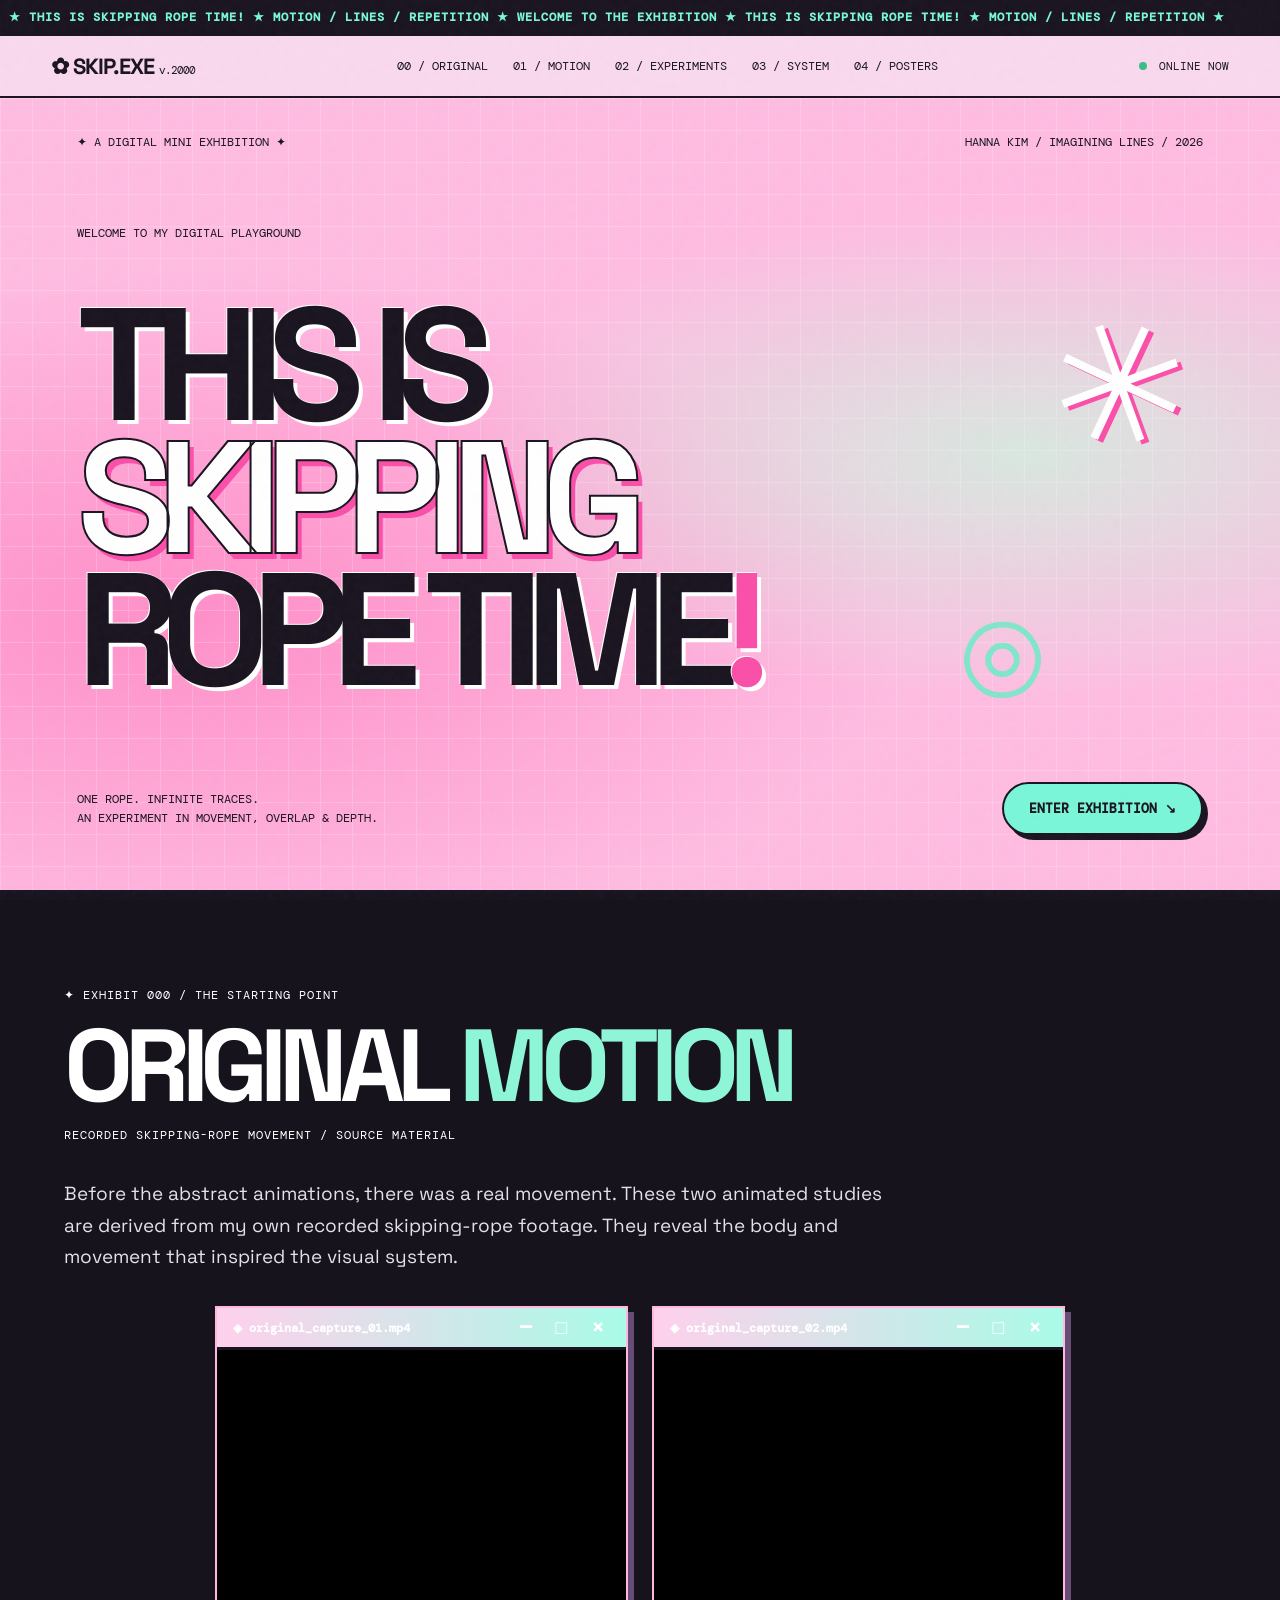
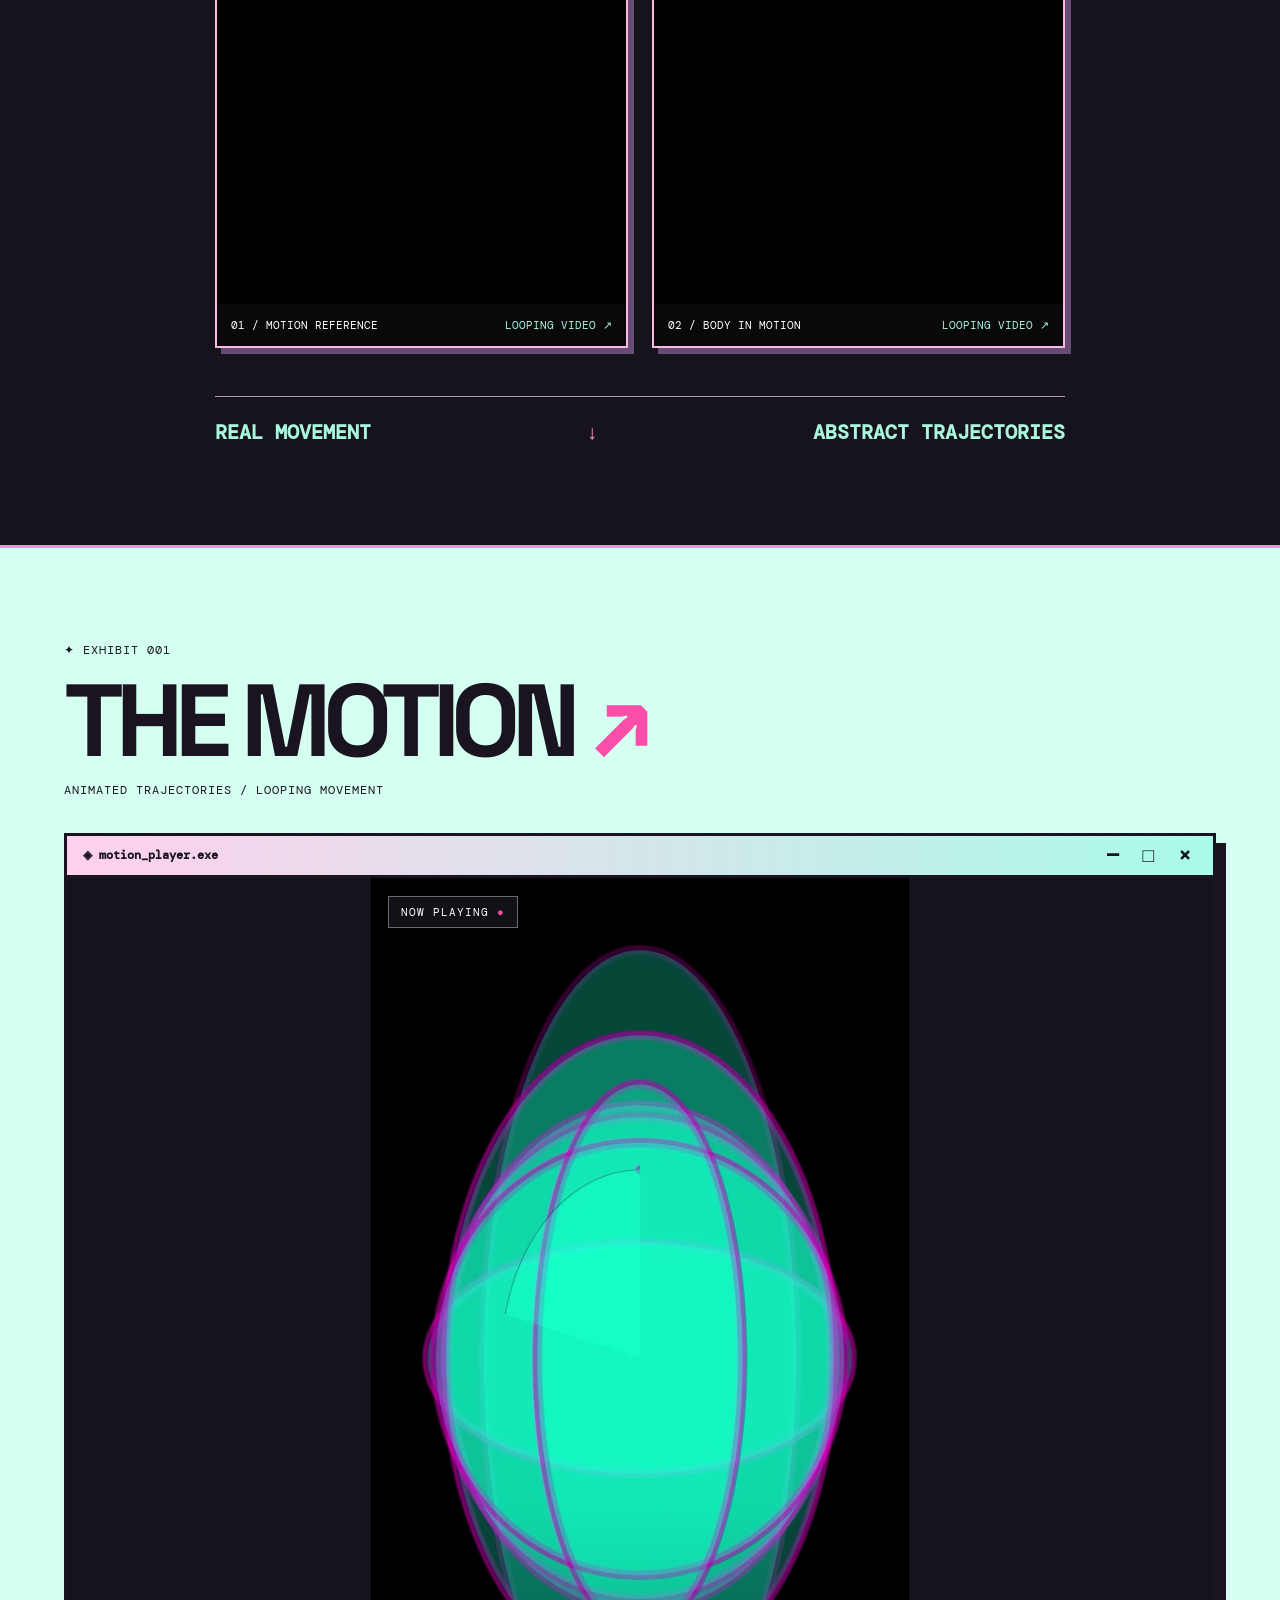
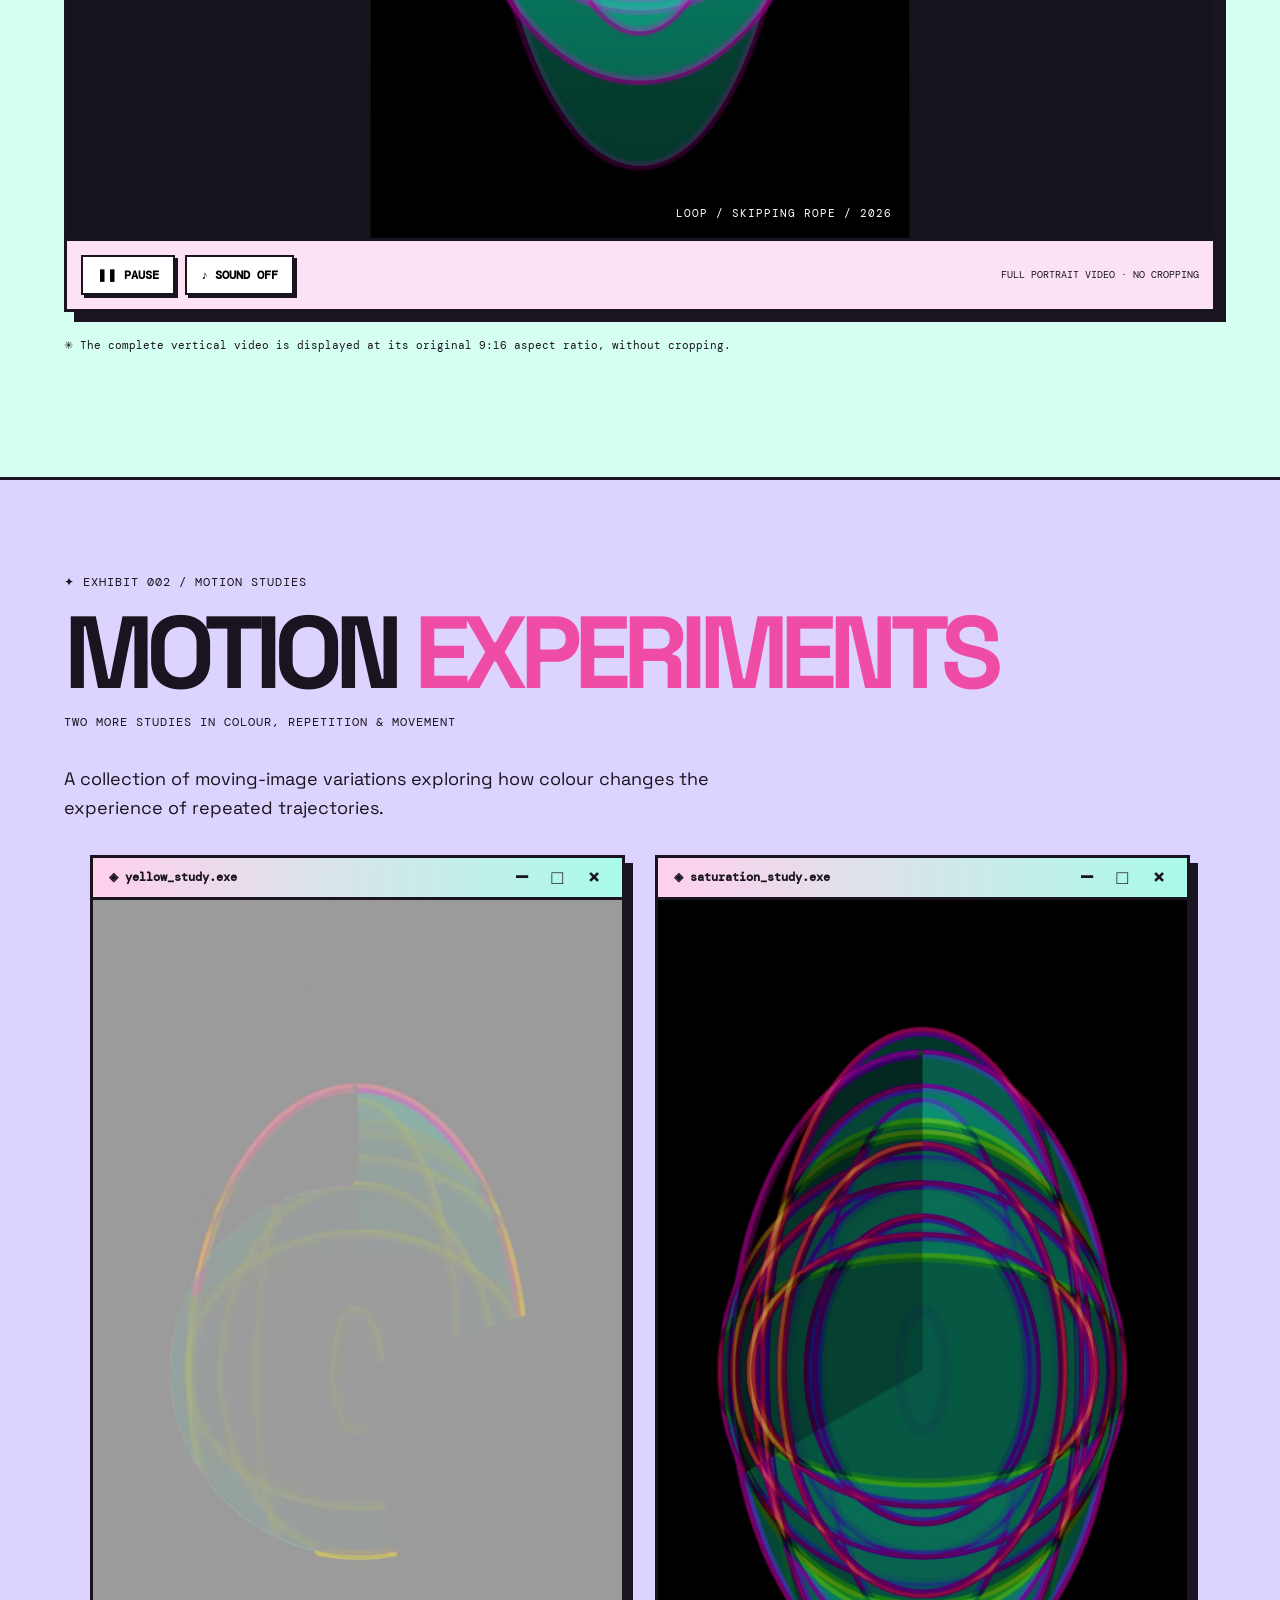
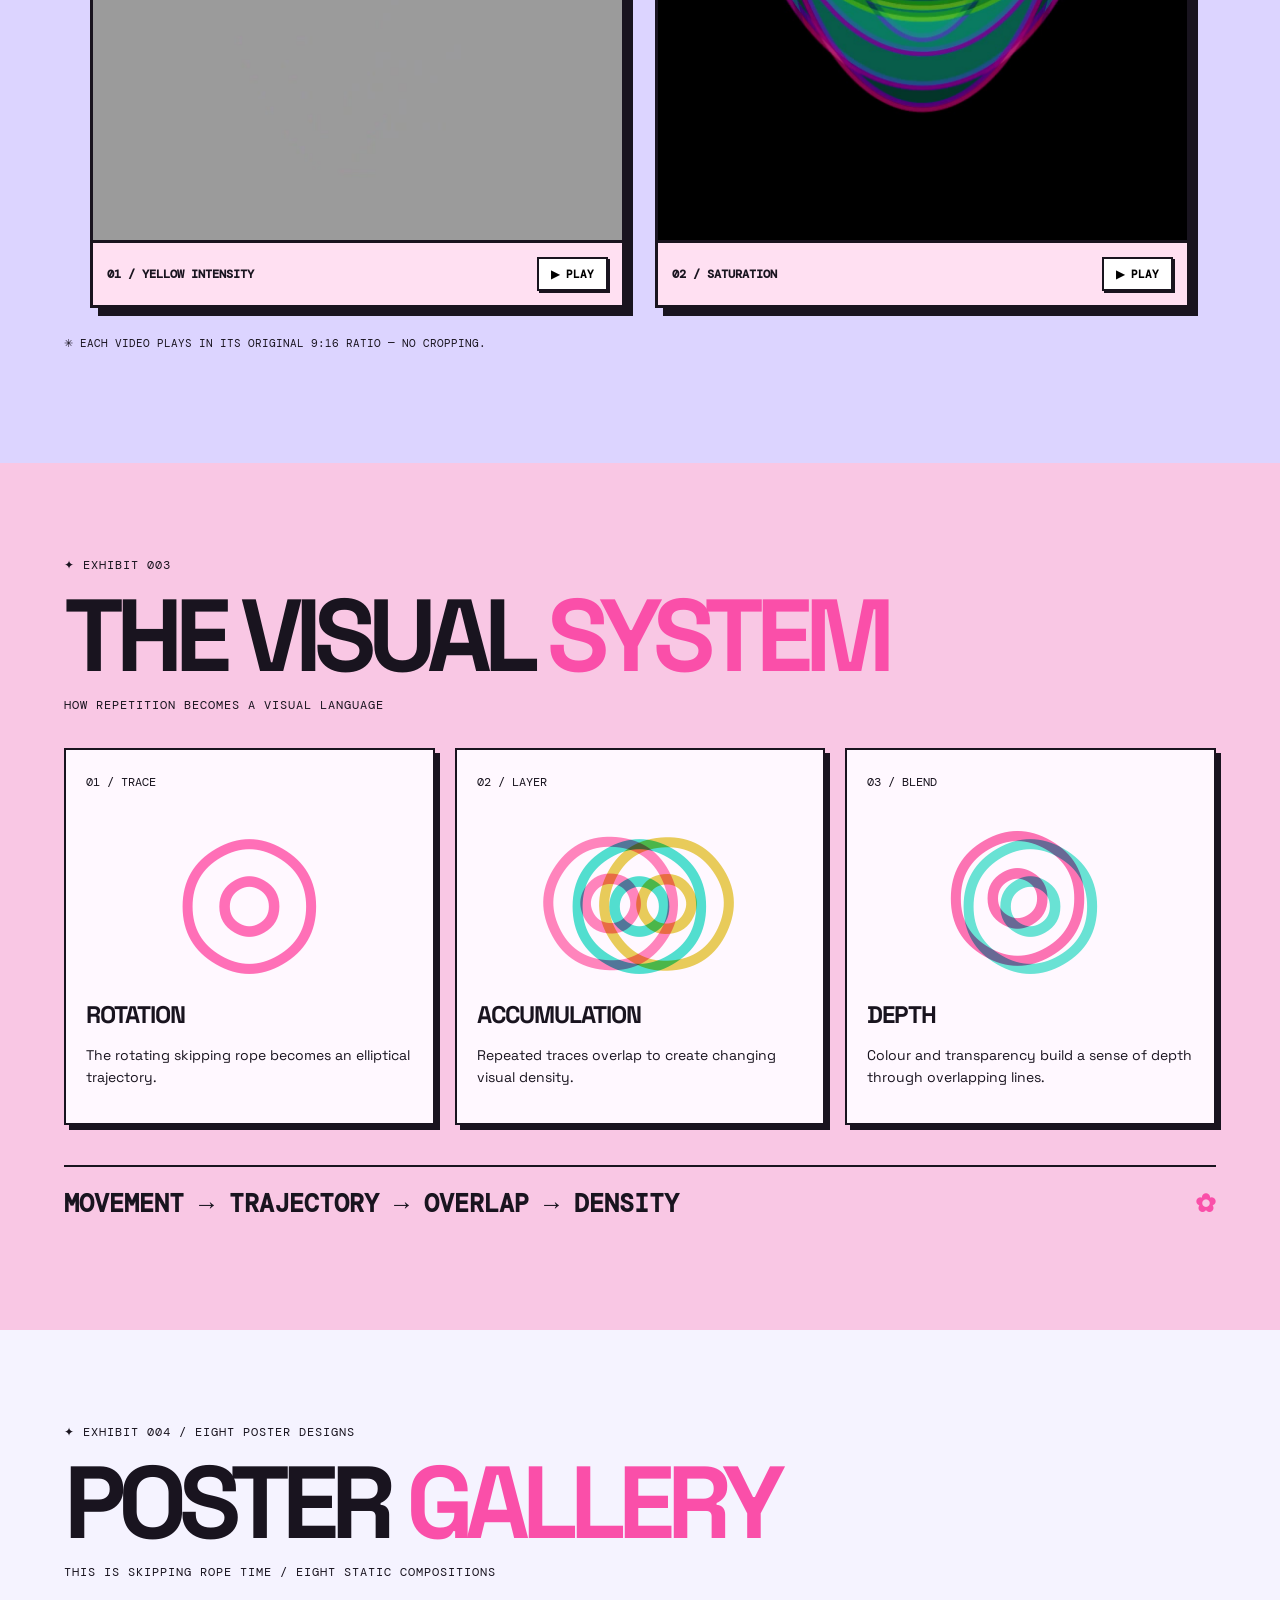
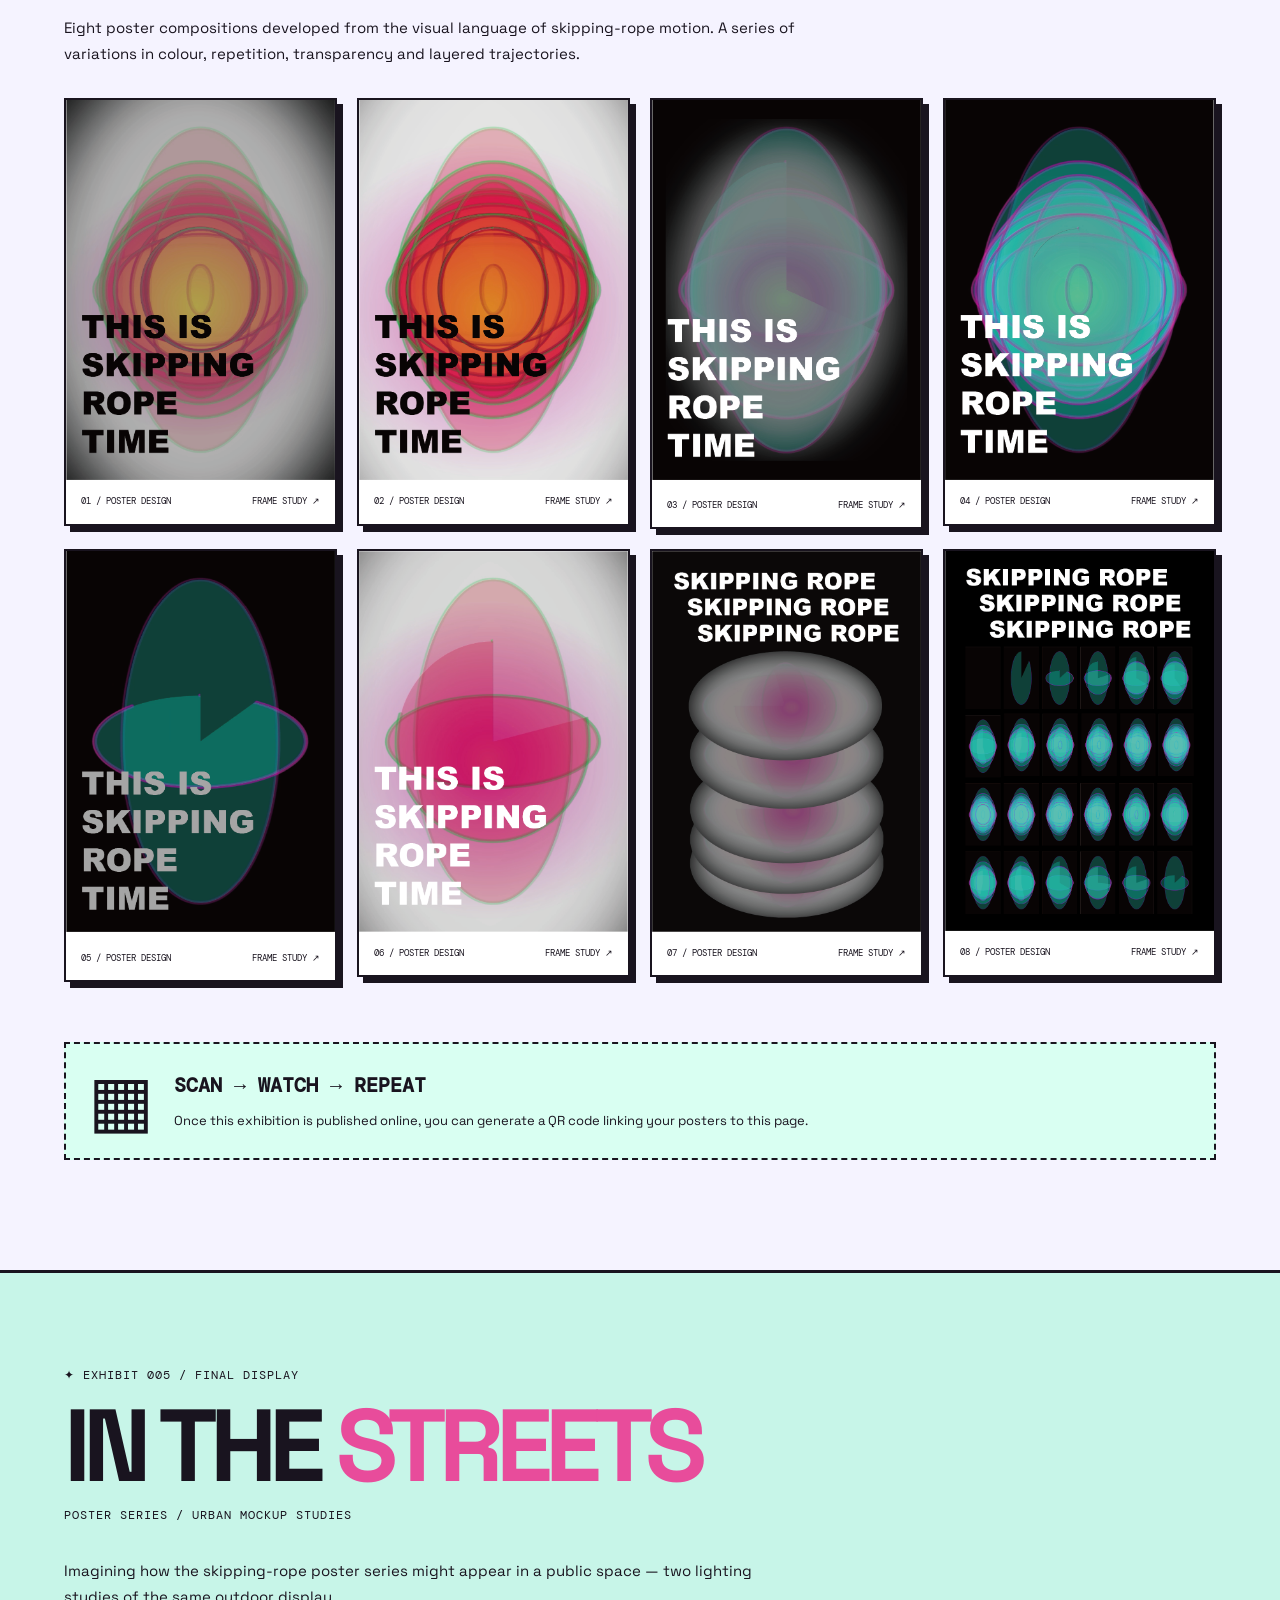
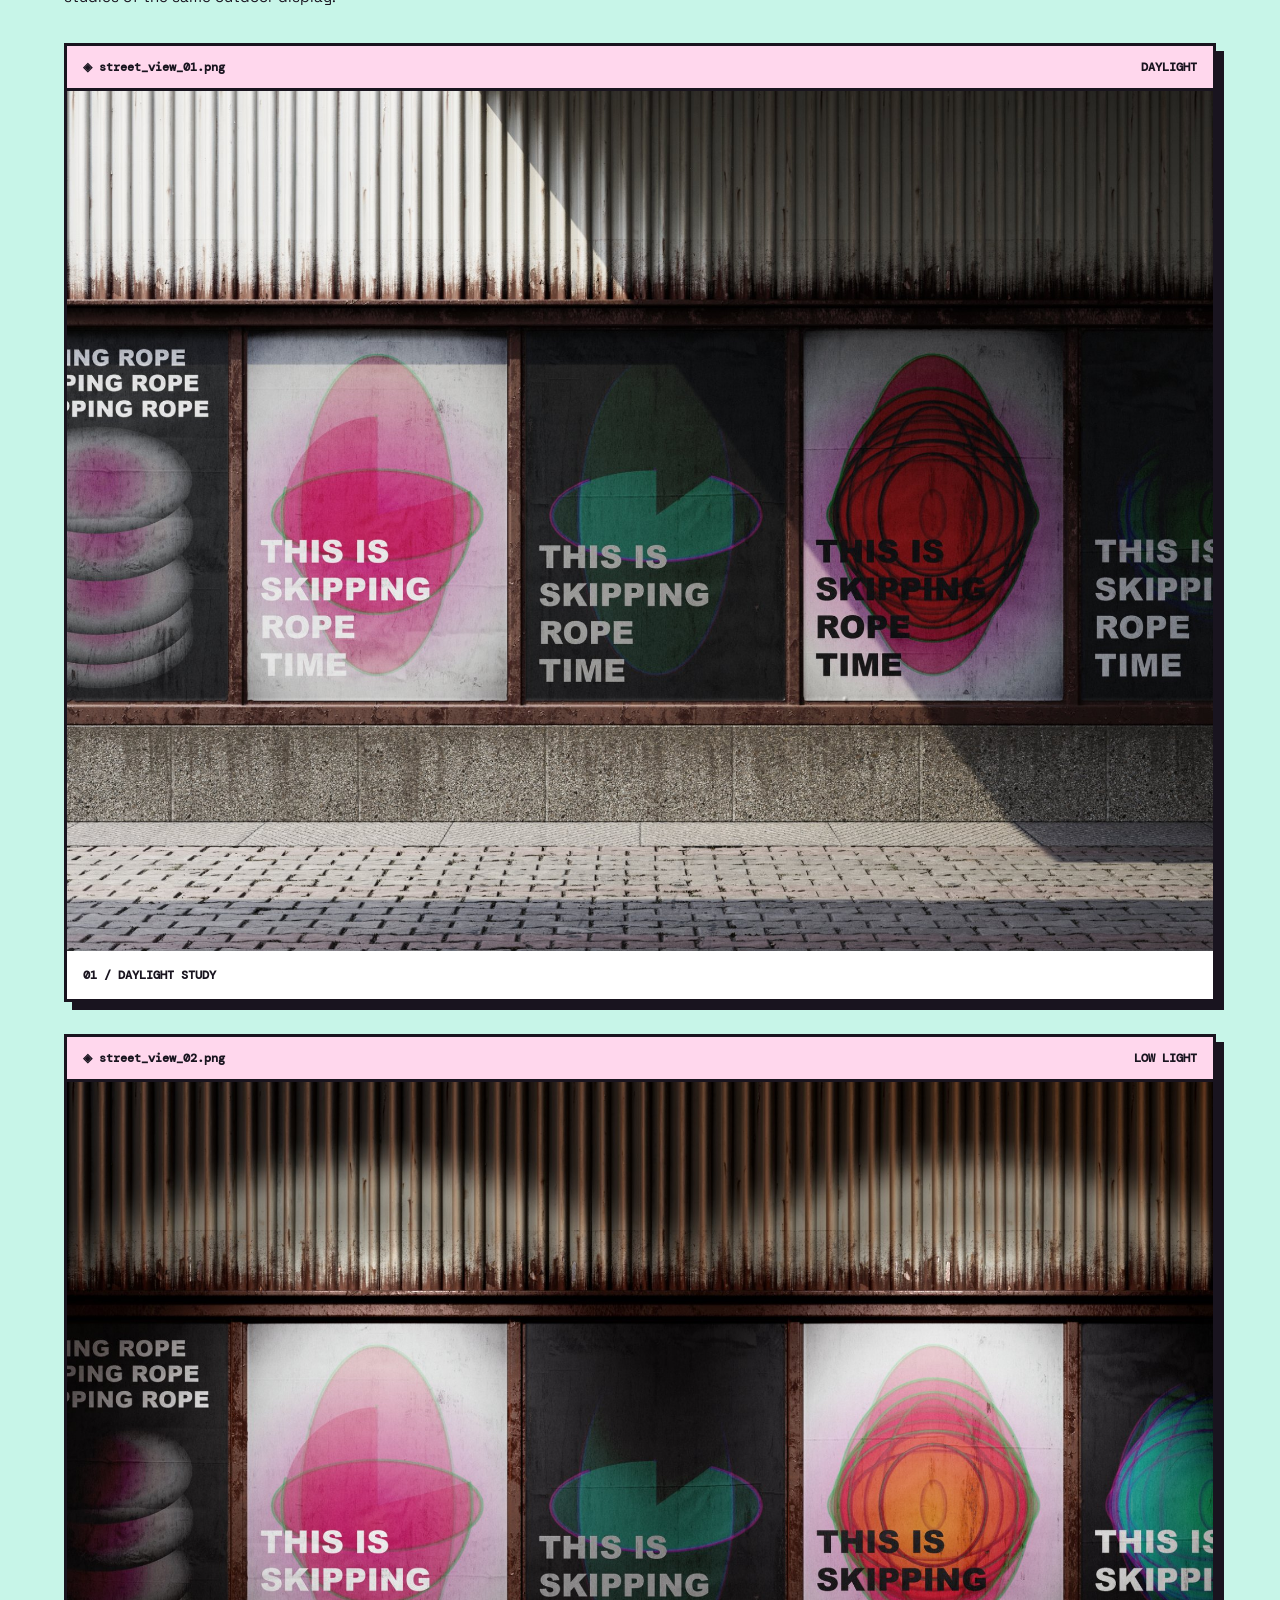
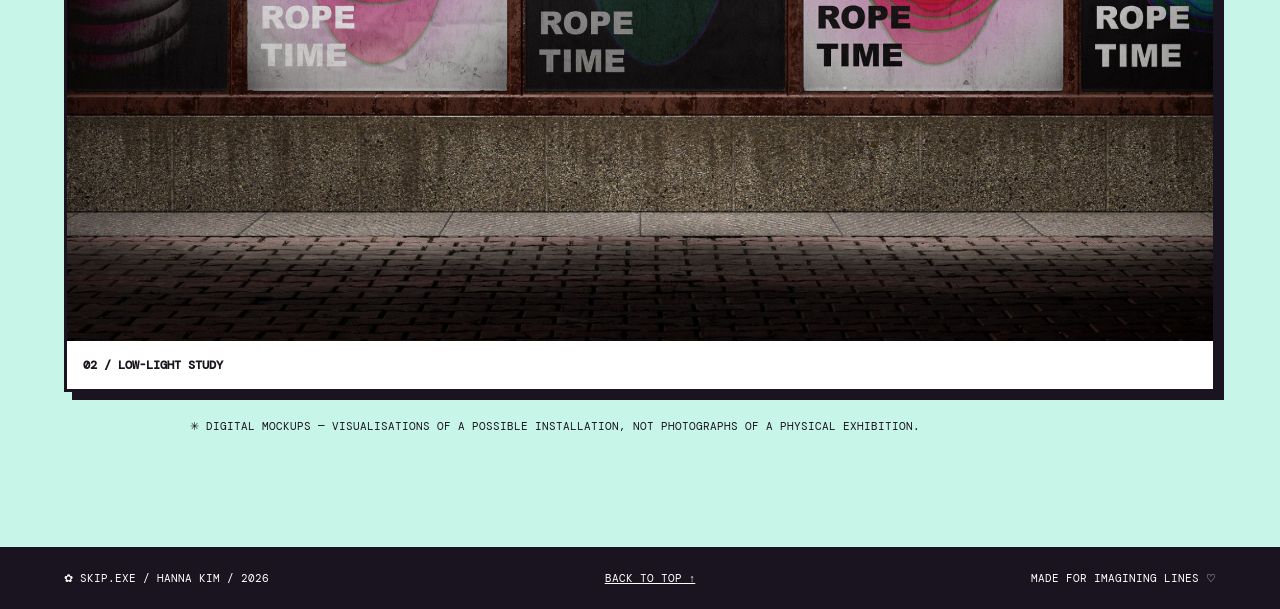
==== index.html @ 6a026373 "Add files via upload" ====
<!doctype html>
<html lang="en"><head><meta charset="UTF-8"><meta name="viewport" content="width=device-width,initial-scale=1"><meta name="theme-color" content="#ffb5e3"><title>THIS IS SKIPPING ROPE TIME! ★ Y2K Exhibition</title><link rel="stylesheet" href="style.css"></head>
<body><div class="noise" aria-hidden="true"></div><div class="marquee"><div class="marquee-inner">★ THIS IS SKIPPING ROPE TIME! ★ MOTION / LINES / REPETITION ★ WELCOME TO THE EXHIBITION ★ THIS IS SKIPPING ROPE TIME! ★ MOTION / LINES / REPETITION ★</div></div>
<header class="sitebar"><a class="brand" href="#home">✿ SKIP.EXE <span>v.2000</span></a><nav><a href="#original">00 / ORIGINAL</a><a href="#motion">01 / MOTION</a><a href="#experiments">02 / EXPERIMENTS</a><a href="#process">03 / SYSTEM</a><a href="#posters">04 / POSTERS</a></nav><span class="online"><i></i> ONLINE NOW</span></header>
<main id="home"><section class="hero"><div class="hero-top"><span>✦ A DIGITAL MINI EXHIBITION ✦</span><span>HANNA KIM / IMAGINING LINES / 2026</span></div><p class="tiny-hero">WELCOME TO MY DIGITAL PLAYGROUND</p><h1>THIS IS<br><em>SKIPPING</em><br>ROPE TIME<span class="bang">!</span></h1><div class="hero-bottom"><p>ONE ROPE. INFINITE TRACES.<br>AN EXPERIMENT IN MOVEMENT, OVERLAP & DEPTH.</p><a class="pill" href="#motion">ENTER EXHIBITION ↘</a></div><div class="sticker star">✳</div><div class="sticker orbit">◎</div></section>
<section class="original-section" id="original">
<div class="section-head"><span>✦ EXHIBIT 000 / THE STARTING POINT</span><h2>ORIGINAL <span>MOTION</span></h2><p>RECORDED SKIPPING-ROPE MOVEMENT / SOURCE MATERIAL</p></div>
<p class="original-intro">Before the abstract animations, there was a real movement. These two animated studies are derived from my own recorded skipping-rope footage. They reveal the body and movement that inspired the visual system.</p>
<div class="original-grid">
<figure class="original-card"><div class="windowbar"><span class="windowtitle">◈ original_capture_01.mp4</span><span class="windowcontrols">— □ ×</span></div><div class="original-gif"><video autoplay muted loop playsinline preload="auto" aria-label="Original motion reference one"><source src="assets/original-motion-01.mp4" type="video/mp4"></video></div><figcaption>01 / MOTION REFERENCE <span>LOOPING VIDEO ↗</span></figcaption></figure>
<figure class="original-card"><div class="windowbar"><span class="windowtitle">◈ original_capture_02.mp4</span><span class="windowcontrols">— □ ×</span></div><div class="original-gif"><video autoplay muted loop playsinline preload="auto" aria-label="Original motion reference two"><source src="assets/original-motion-02.mp4" type="video/mp4"></video></div><figcaption>02 / BODY IN MOTION <span>LOOPING VIDEO ↗</span></figcaption></figure>
</div><div class="original-transition">REAL MOVEMENT <span>↓</span> ABSTRACT TRAJECTORIES</div>
</section>
<section class="exhibit" id="motion"><div class="section-head"><span>✦ EXHIBIT 001</span><h2>THE MOTION <span>↗</span></h2><p>ANIMATED TRAJECTORIES / LOOPING MOVEMENT</p></div><div class="window"><div class="windowbar"><span class="windowtitle">◈ motion_player.exe</span><span class="windowcontrols">— □ ×</span></div><div class="video-stage"><video id="art-video" autoplay muted loop playsinline preload="metadata" poster="assets/motion-still.jpg"><source src="assets/skipping-rope-motion.mp4" type="video/mp4">Your browser does not support video.</video><div class="video-grain" aria-hidden="true"></div><div class="stage-stamp">NOW PLAYING <span class="blink">●</span></div><div class="stage-bottom">LOOP / SKIPPING ROPE / 2026</div></div><div class="playerbar"><button id="play-toggle" type="button">❚❚ PAUSE</button><button id="sound-toggle" type="button">♪ SOUND OFF</button><span class="playerhint">FULL PORTRAIT VIDEO · NO CROPPING</span></div></div><p class="note">✳ The complete vertical video is displayed at its original 9:16 aspect ratio, without cropping.</p></section>
<section class="experiments" id="experiments"><div class="section-head"><span>✦ EXHIBIT 002 / MOTION STUDIES</span><h2>MOTION <span>EXPERIMENTS</span></h2><p>TWO MORE STUDIES IN COLOUR, REPETITION & MOVEMENT</p></div><p class="experiments-intro">A collection of moving-image variations exploring how colour changes the experience of repeated trajectories.</p><div class="experiment-grid"><article class="experiment-window"><div class="windowbar"><span class="windowtitle">◈ yellow_study.exe</span><span class="windowcontrols">— □ ×</span></div><div class="experiment-video"><video autoplay muted loop playsinline preload="metadata" poster="assets/experiment-yellow.jpg" aria-label="Yellow intensity motion study"><source src="assets/experiment-yellow.mp4" type="video/mp4"></video></div><div class="experiment-caption"><span>01 / YELLOW INTENSITY</span><button class="experiment-toggle" type="button" aria-label="Pause yellow study">❚❚ PAUSE</button></div></article><article class="experiment-window"><div class="windowbar"><span class="windowtitle">◈ saturation_study.exe</span><span class="windowcontrols">— □ ×</span></div><div class="experiment-video"><video autoplay muted loop playsinline preload="metadata" poster="assets/experiment-saturation.jpg" aria-label="Saturation motion study"><source src="assets/experiment-saturation.mp4" type="video/mp4"></video></div><div class="experiment-caption"><span>02 / SATURATION</span><button class="experiment-toggle" type="button" aria-label="Pause saturation study">❚❚ PAUSE</button></div></article></div><div class="experiment-footnote">✳ EACH VIDEO PLAYS IN ITS ORIGINAL 9:16 RATIO — NO CROPPING.</div></section>
<section class="system" id="process"><div class="section-head"><span>✦ EXHIBIT 003</span><h2>THE VISUAL <span>SYSTEM</span></h2><p>HOW REPETITION BECOMES A VISUAL LANGUAGE</p></div><div class="system-grid"><article class="system-card"><span class="step">01 / TRACE</span><div class="diagram diagram1"><span>◎</span></div><h3>ROTATION</h3><p>The rotating skipping rope becomes an elliptical trajectory.</p></article><article class="system-card"><span class="step">02 / LAYER</span><div class="diagram diagram2"><span>◎</span><span>◎</span><span>◎</span></div><h3>ACCUMULATION</h3><p>Repeated traces overlap to create changing visual density.</p></article><article class="system-card"><span class="step">03 / BLEND</span><div class="diagram diagram3"><span>◎</span><span>◎</span></div><h3>DEPTH</h3><p>Colour and transparency build a sense of depth through overlapping lines.</p></article></div><div class="system-footer">MOVEMENT → TRAJECTORY → OVERLAP → DENSITY <span>✿</span></div></section>
<section class="posters" id="posters"><div class="section-head"><span>✦ EXHIBIT 004 / EIGHT POSTER DESIGNS</span><h2>POSTER <span>GALLERY</span></h2><p>THIS IS SKIPPING ROPE TIME / EIGHT STATIC COMPOSITIONS</p></div><p class="poster-intro">Eight poster compositions developed from the visual language of skipping-rope motion. A series of variations in colour, repetition, transparency and layered trajectories.</p><div class="poster-grid"><figure class="poster poster-design"><img src="assets/poster-original-01.png" alt="Skipping Rope Time poster design 1 of 8" loading="lazy"><figcaption><span>01 / POSTER DESIGN</span><span>FRAME STUDY ↗</span></figcaption></figure><figure class="poster poster-design"><img src="assets/poster-original-02.png" alt="Skipping Rope Time poster design 2 of 8" loading="lazy"><figcaption><span>02 / POSTER DESIGN</span><span>FRAME STUDY ↗</span></figcaption></figure><figure class="poster poster-design"><img src="assets/poster-original-03.png" alt="Skipping Rope Time poster design 3 of 8" loading="lazy"><figcaption><span>03 / POSTER DESIGN</span><span>FRAME STUDY ↗</span></figcaption></figure><figure class="poster poster-design"><img src="assets/poster-original-04.png" alt="Skipping Rope Time poster design 4 of 8" loading="lazy"><figcaption><span>04 / POSTER DESIGN</span><span>FRAME STUDY ↗</span></figcaption></figure><figure class="poster poster-design"><img src="assets/poster-original-05.png" alt="Skipping Rope Time poster design 5 of 8" loading="lazy"><figcaption><span>05 / POSTER DESIGN</span><span>FRAME STUDY ↗</span></figcaption></figure><figure class="poster poster-design"><img src="assets/poster-original-06.png" alt="Skipping Rope Time poster design 6 of 8" loading="lazy"><figcaption><span>06 / POSTER DESIGN</span><span>FRAME STUDY ↗</span></figcaption></figure><figure class="poster poster-design"><img src="assets/poster-original-07.png" alt="Skipping Rope Time poster design 7 of 8" loading="lazy"><figcaption><span>07 / POSTER DESIGN</span><span>FRAME STUDY ↗</span></figcaption></figure><figure class="poster poster-design"><img src="assets/poster-original-08.png" alt="Skipping Rope Time poster design 8 of 8" loading="lazy"><figcaption><span>08 / POSTER DESIGN</span><span>FRAME STUDY ↗</span></figcaption></figure></div><div class="qr-note"><div class="qr-icon" aria-hidden="true">▦</div><div><strong>SCAN → WATCH → REPEAT</strong><p>Once this exhibition is published online, you can generate a QR code linking your posters to this page.</p></div></div></section><section class="installations" id="installations"><div class="section-head"><span>✦ EXHIBIT 005 / FINAL DISPLAY</span><h2>IN THE <span>STREETS</span></h2><p>POSTER SERIES / URBAN MOCKUP STUDIES</p></div><p class="installation-intro">Imagining how the skipping-rope poster series might appear in a public space — two lighting studies of the same outdoor display.</p><div class="installation-grid"><figure class="installation-card"><div class="installation-label">◈ street_view_01.png <span>DAYLIGHT</span></div><img src="assets/poster-installation-01.jpg" alt="Skipping Rope poster series shown in a bright daylight urban wall mockup" loading="lazy"><figcaption>01 / DAYLIGHT STUDY</figcaption></figure><figure class="installation-card"><div class="installation-label">◈ street_view_02.png <span>LOW LIGHT</span></div><img src="assets/poster-installation-02.jpg" alt="Skipping Rope poster series shown in a darker urban wall mockup" loading="lazy"><figcaption>02 / LOW-LIGHT STUDY</figcaption></figure></div><p class="installation-note">✳ DIGITAL MOCKUPS — VISUALISATIONS OF A POSSIBLE INSTALLATION, NOT PHOTOGRAPHS OF A PHYSICAL EXHIBITION.</p></section></main>
<footer><span>✿ SKIP.EXE / HANNA KIM / 2026</span><a href="#home">BACK TO TOP ↑</a><span>MADE FOR IMAGINING LINES ♡</span></footer><script src="script.js"></script></body></html>
---- style.css ----
@import url('https://fonts.googleapis.com/css2?family=DM+Mono:wght@400;500&family=Space+Grotesk:wght@400;500;600;700&display=swap');
:root{--pink:#ffb6df;--hot:#fa4fa9;--mint:#7af6d8;--yellow:#f8ff9a;--ink:#19141f;--line:#1b1621}*{box-sizing:border-box}html{scroll-behavior:smooth}body{margin:0;background:#f6e9f5;color:var(--ink);font-family:'Space Grotesk',Arial,sans-serif}button,a{font:inherit}a{color:inherit;text-decoration:none}button{cursor:pointer}.noise{position:fixed;inset:0;pointer-events:none;z-index:30;opacity:.09;background-image:url("data:image/svg+xml,%3Csvg viewBox='0 0 180 180' xmlns='http://www.w3.org/2000/svg'%3E%3Cfilter id='n'%3E%3CfeTurbulence type='fractalNoise' baseFrequency='.7' numOctaves='3' stitchTiles='stitch'/%3E%3C/filter%3E%3Crect width='100%25' height='100%25' filter='url(%23n)' opacity='.35'/%3E%3C/svg%3E")}.marquee{background:var(--ink);color:var(--mint);overflow:hidden;white-space:nowrap;border-bottom:2px solid var(--ink);font:700 12px 'DM Mono',monospace;letter-spacing:1px;padding:9px}.marquee-inner{display:inline-block;min-width:200%;animation:marquee 28s linear infinite}@keyframes marquee{to{transform:translateX(-50%)}}.sitebar{display:flex;align-items:center;justify-content:space-between;gap:20px;padding:16px 4vw;border-bottom:2px solid var(--ink);background:#f9d9ee;position:relative;z-index:5}.brand{font-weight:700;font-size:22px;letter-spacing:-1px}.brand span{font:11px 'DM Mono',monospace}.sitebar nav{display:flex;gap:25px;font:12px 'DM Mono',monospace}.sitebar nav a:hover{text-decoration:underline}.online{font:11px 'DM Mono',monospace;white-space:nowrap}.online i{display:inline-block;width:8px;height:8px;border-radius:50%;background:#38be85;margin-right:5px}main{overflow:hidden}.hero{min-height:calc(100svh - 105px);background:radial-gradient(ellipse at 80% 45%,#d9e8e0 0,transparent 40%),radial-gradient(ellipse at 15% 65%,#ff8fc9 0,transparent 47%),#ffbce2;position:relative;padding:36px 6vw 50px;display:flex;flex-direction:column;justify-content:space-between;border-bottom:3px solid var(--ink)}.hero:before{content:'';position:absolute;inset:0;opacity:.2;background-image:linear-gradient(#fff 1px,transparent 1px),linear-gradient(90deg,#fff 1px,transparent 1px);background-size:32px 32px;pointer-events:none}.hero-top,.hero-bottom{display:flex;justify-content:space-between;gap:20px;align-items:center;position:relative;z-index:1;font:12px 'DM Mono',monospace}.tiny-hero{margin:40px 0 0;font:12px 'DM Mono',monospace;position:relative;z-index:1}.hero h1{position:relative;z-index:1;font-size:clamp(70px,12.5vw,210px);line-height:.83;letter-spacing:-.105em;margin:22px 0 45px;font-weight:700;text-transform:uppercase;text-shadow:4px 4px 0 #fff,-1px -1px 0 #fff}.hero h1 em{font-style:normal;color:#fff;-webkit-text-stroke:2px var(--ink);text-shadow:5px 6px 0 var(--hot)}.bang{color:var(--hot)}.hero-bottom p{line-height:1.6}.pill{display:inline-block;background:var(--mint);border:2px solid var(--ink);box-shadow:5px 5px 0 var(--ink);border-radius:100px;padding:16px 25px;font:700 13px 'DM Mono',monospace;white-space:nowrap}.pill:hover{transform:translate(2px,2px);box-shadow:3px 3px 0 var(--ink)}.sticker{position:absolute;pointer-events:none}.star{right:7%;top:23%;font-size:clamp(80px,13vw,200px);color:#fff;text-shadow:4px 4px 0 var(--hot);transform:rotate(-20deg)}.orbit{right:18%;bottom:22%;font-size:100px;color:#82e6cb;transform:rotate(25deg)}section.exhibit,section.system,section.posters{padding:90px 5vw 110px}.exhibit{background:#d4fff1}.section-head{margin-bottom:35px}.section-head>span,.section-head p{font:12px 'DM Mono',monospace;letter-spacing:1px}.section-head h2{font-size:clamp(48px,8vw,120px);letter-spacing:-.08em;line-height:.95;margin:13px 0}.section-head h2 span{color:var(--hot)}.window{border:3px solid var(--ink);box-shadow:10px 10px 0 var(--ink);background:#15131c}.windowbar{height:42px;background:linear-gradient(90deg,#ffd0ec,#a9fbe7);border-bottom:3px solid var(--ink);display:flex;align-items:center;justify-content:space-between;padding:0 16px;font:700 12px 'DM Mono',monospace}.windowcontrols{font-size:19px;letter-spacing:7px}.video-stage{height:clamp(360px,60vw,730px);position:relative;background:#090b0e;overflow:hidden}.video-stage video{position:absolute;width:100%;height:100%;object-fit:cover;object-position:center center}.video-stage.show-full video{object-fit:contain}.video-grain{position:absolute;inset:0;pointer-events:none;background:linear-gradient(transparent 65%,rgba(0,0,0,.3));}.stage-stamp,.stage-bottom{position:absolute;z-index:1;color:#fff;font:11px 'DM Mono',monospace;letter-spacing:1px}.stage-stamp{top:18px;left:18px;background:#19141fcc;padding:8px 12px;border:1px solid #ffffff60}.stage-bottom{bottom:18px;right:18px}.blink{color:var(--hot);animation:blink 1s steps(2) infinite}@keyframes blink{50%{opacity:0}}.playerbar{display:flex;flex-wrap:wrap;align-items:center;gap:10px;background:#fce2f2;padding:14px;border-top:3px solid var(--ink)}.playerbar button{background:#fff;border:2px solid var(--ink);padding:10px 14px;font:700 12px 'DM Mono',monospace;box-shadow:3px 3px 0 var(--ink)}.playerbar button:hover,.playerbar button[aria-pressed=true]{background:var(--yellow)}.playerhint{font:10px 'DM Mono',monospace;margin-left:auto;max-width:240px}.note{font:11px 'DM Mono',monospace;margin-top:24px;line-height:1.8}.system{background:#f9c7e4}.system-grid{display:grid;grid-template-columns:repeat(3,minmax(0,1fr));gap:20px}.system-card{background:#fff8ff;border:2px solid var(--ink);box-shadow:5px 5px 0 var(--ink);padding:20px}.step{font:12px 'DM Mono',monospace}.diagram{height:200px;display:flex;align-items:center;justify-content:center;position:relative;overflow:hidden}.diagram span{font-size:175px;font-weight:400;color:#ff6fb7;line-height:1}.diagram2 span{position:absolute;color:#52e5cf;mix-blend-mode:multiply}.diagram2 span:nth-child(2){transform:translateX(-20px) rotate(35deg);color:#ff88bc}.diagram2 span:nth-child(3){transform:translateX(18px) rotate(-35deg);color:#e8d15a}.diagram3 span{position:absolute;mix-blend-mode:multiply;color:#69e9d4}.diagram3 span:nth-child(2){color:#fc76b3;transform:rotate(60deg)}.system-card h3{font-size:24px;letter-spacing:-.04em;margin:8px 0}.system-card p{font-size:14px;line-height:1.6}.system-footer{margin-top:40px;border-top:2px solid var(--ink);padding-top:20px;font:700 clamp(13px,2vw,25px) 'DM Mono',monospace;display:flex;justify-content:space-between}.system-footer span{color:var(--hot)}.posters{background:#f5f3ff}.poster-grid{display:grid;grid-template-columns:1fr 1fr;gap:25px}.poster{margin:0;border:2px solid var(--ink);background:#fff;box-shadow:6px 6px 0 var(--ink)}.poster img{display:block;width:100%;aspect-ratio:1.45;object-fit:cover}.poster figcaption{padding:15px;display:flex;justify-content:space-between;gap:8px;font:10px 'DM Mono',monospace}.qr-note{margin-top:60px;border:2px dashed var(--ink);background:#d9fff2;padding:22px;display:flex;align-items:center;gap:20px}.qr-icon{font-size:70px;line-height:1}.qr-note strong{font:700 20px 'DM Mono',monospace}.qr-note p{font-size:13px;line-height:1.5;margin-bottom:0}footer{background:var(--ink);color:#fff;padding:24px 5vw;display:flex;gap:16px;justify-content:space-between;flex-wrap:wrap;font:11px 'DM Mono',monospace}footer a{text-decoration:underline}@media(max-width:760px){.sitebar{flex-wrap:wrap}.sitebar nav{order:3;width:100%;justify-content:space-between;gap:8px;font-size:10px}.hero{min-height:680px}.hero-top{font-size:9px}.hero-top span:last-child{max-width:140px;text-align:right}.hero h1{font-size:clamp(58px,13vw,105px)}.hero-bottom{align-items:flex-start;flex-direction:column}.sticker.star{top:23%;right:3%;font-size:90px}.sticker.orbit{display:none}.system-grid,.poster-grid{grid-template-columns:1fr}.video-stage{height:clamp(360px,75vh,650px)}.playerhint{width:100%;max-width:none;margin:5px 0 0}.section-head h2{font-size:clamp(45px,11vw,80px)}.poster figcaption{font-size:9px}section.exhibit,section.system,section.posters{padding:65px 5vw 85px}}@media(prefers-reduced-motion:reduce){*,*:before,*:after{scroll-behavior:auto!important;animation:none!important}}

/* Portrait video: show every pixel without cropping or sidebars */
.video-stage{width:min(100%,540px);height:auto;aspect-ratio:9 / 16;margin:0 auto;overflow:hidden}.video-stage video{inset:0;width:100%;height:100%;object-fit:contain}.video-stage.show-full video{object-fit:contain}@media(max-width:760px){.video-stage{width:100%;height:auto;aspect-ratio:9 / 16}}

/* Motion experiments: native portrait video with no cropping */
.experiments{padding:90px 5vw 110px;background:#dcd4ff;border-top:3px solid var(--ink)}
.experiments .section-head h2 span{color:#ef4ca6}
.experiments-intro{font-size:clamp(14px,1.5vw,18px);max-width:650px;line-height:1.6;margin:0 0 32px}
.experiment-grid{display:grid;grid-template-columns:repeat(2,minmax(0,1fr));gap:30px;align-items:start;max-width:1100px;margin:auto}
.experiment-window{min-width:0;background:#17141e;border:3px solid var(--ink);box-shadow:8px 8px 0 var(--ink)}
.experiment-video{aspect-ratio:9/16;width:100%;background:#111;overflow:hidden}
.experiment-video video{display:block;width:100%;height:100%;object-fit:contain}
.experiment-caption{display:flex;align-items:center;justify-content:space-between;gap:12px;padding:14px;background:#ffe0f2;border-top:3px solid var(--ink);font:700 12px 'DM Mono',monospace}
.experiment-toggle{background:#fff;border:2px solid var(--ink);padding:8px 12px;white-space:nowrap;font:700 11px 'DM Mono',monospace;box-shadow:2px 2px 0 var(--ink)}
.experiment-toggle:hover{background:var(--yellow)}
.experiment-footnote{margin-top:26px;font:11px 'DM Mono',monospace;line-height:1.7}
@media(max-width:760px){.experiments{padding:65px 5vw 85px}.experiment-grid{grid-template-columns:1fr;gap:26px;max-width:470px}.experiment-caption{font-size:10px}.sitebar nav{flex-wrap:wrap;justify-content:flex-start;column-gap:14px;row-gap:10px}}

/* Original poster designs — 4 across desktop, 2 across mobile */
.poster-grid{grid-template-columns:repeat(4,minmax(0,1fr));gap:20px}
.poster-design img{aspect-ratio:452/637;object-fit:cover}
.poster-design figcaption{font-size:9px;flex-wrap:wrap;line-height:1.5}
.poster-intro{max-width:760px;line-height:1.7;margin:0 0 32px;font-size:15px}
@media(max-width:760px){.poster-grid{grid-template-columns:repeat(2,minmax(0,1fr));gap:12px}.poster-design figcaption{padding:9px;font-size:8px}}
@media(max-width:370px){.poster-grid{grid-template-columns:1fr}}

/* ORIGINAL POSTERS: never crop, stretch or hide edges */
.poster-design img{width:100%;height:auto;aspect-ratio:auto;object-fit:contain;object-position:center;display:block;}
.poster-design{align-self:start;overflow:hidden;}
.poster-grid{align-items:start;}

/* Final installation studies — keep full landscape mockups visible */
.installations{padding:90px 5vw 110px;background:#c7f5e8;border-top:3px solid var(--ink)}
.installations .section-head h2 span{color:#e84c9b}
.installation-intro{max-width:730px;font-size:15px;line-height:1.7;margin:0 0 34px}
.installation-grid{display:grid;grid-template-columns:1fr;gap:32px;max-width:1240px;margin:0 auto}
.installation-card{margin:0;background:#fff;border:3px solid var(--ink);box-shadow:8px 8px 0 var(--ink);min-width:0}
.installation-label{display:flex;justify-content:space-between;gap:10px;padding:13px 16px;background:#ffd7ed;border-bottom:3px solid var(--ink);font:700 12px 'DM Mono',monospace}
.installation-card img{display:block;width:100%;height:auto;object-fit:contain;aspect-ratio:auto}
.installation-card figcaption{padding:16px;font:700 12px 'DM Mono',monospace}
.installation-note{max-width:900px;font:11px 'DM Mono',monospace;line-height:1.8;margin:25px auto 0}
@media(max-width:760px){.installations{padding:65px 5vw 85px}.installation-grid{gap:24px}.installation-label{font-size:9px;padding:11px}.installation-card figcaption{font-size:10px;padding:12px}}

/* Original motion reference: before the abstract animation */
.original-section{background:#16131d;color:#fff;padding:90px 5vw 100px;border-bottom:3px solid #ff8dd0}
.original-section .section-head h2 span{color:#8ff5d7}
.original-intro{font-size:clamp(14px,1.7vw,19px);line-height:1.65;max-width:850px;margin:0 0 34px;color:#e5dfe8}
.original-grid{display:grid;grid-template-columns:repeat(2,minmax(0,1fr));gap:24px;max-width:850px;margin:0 auto}
.original-card{margin:0;border:2px solid #ffb6df;background:#09090b;min-width:0;box-shadow:6px 6px 0 #674c75}
.original-gif{display:flex;justify-content:center;align-items:center;background:#000;overflow:hidden;padding:10px;min-height:0}
.original-gif video{display:block;width:auto;max-width:100%;height:auto;max-height:600px;object-fit:contain;aspect-ratio:9/16;image-rendering:auto}
.original-card figcaption{display:flex;justify-content:space-between;gap:8px;padding:14px;font:11px 'DM Mono',monospace;color:#fff}
.original-card figcaption span{color:#a8f6df}
.original-transition{margin:48px auto 0;max-width:850px;border-top:1px solid #a7a0b1;padding-top:22px;display:flex;justify-content:space-between;gap:16px;font:700 clamp(12px,2vw,20px) 'DM Mono',monospace;color:#a8f6df}
.original-transition span{color:#ff9fd5}
@media(max-width:760px){.original-section{padding:65px 5vw 80px}.original-grid{grid-template-columns:1fr;max-width:390px}.original-gif video{max-height:none;width:100%;height:auto}.original-card figcaption{font-size:10px}.original-transition{font-size:12px}}
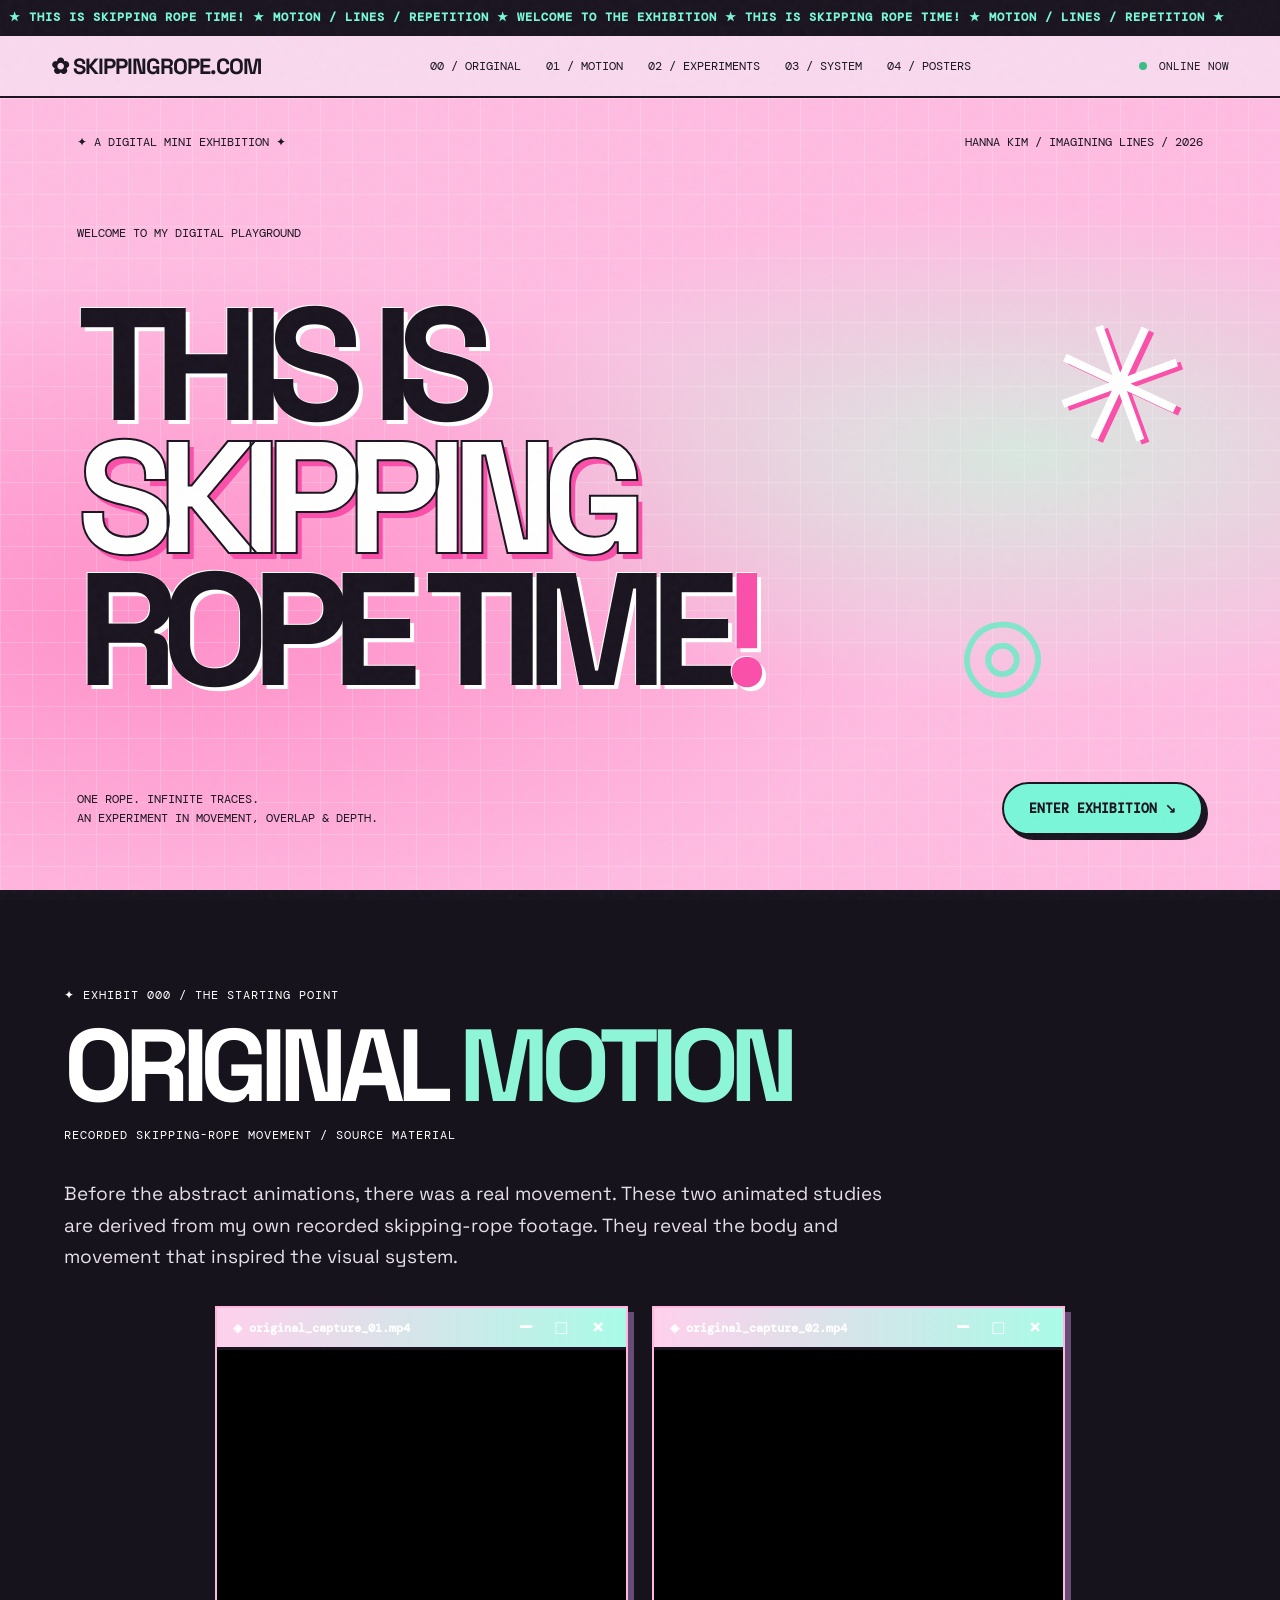
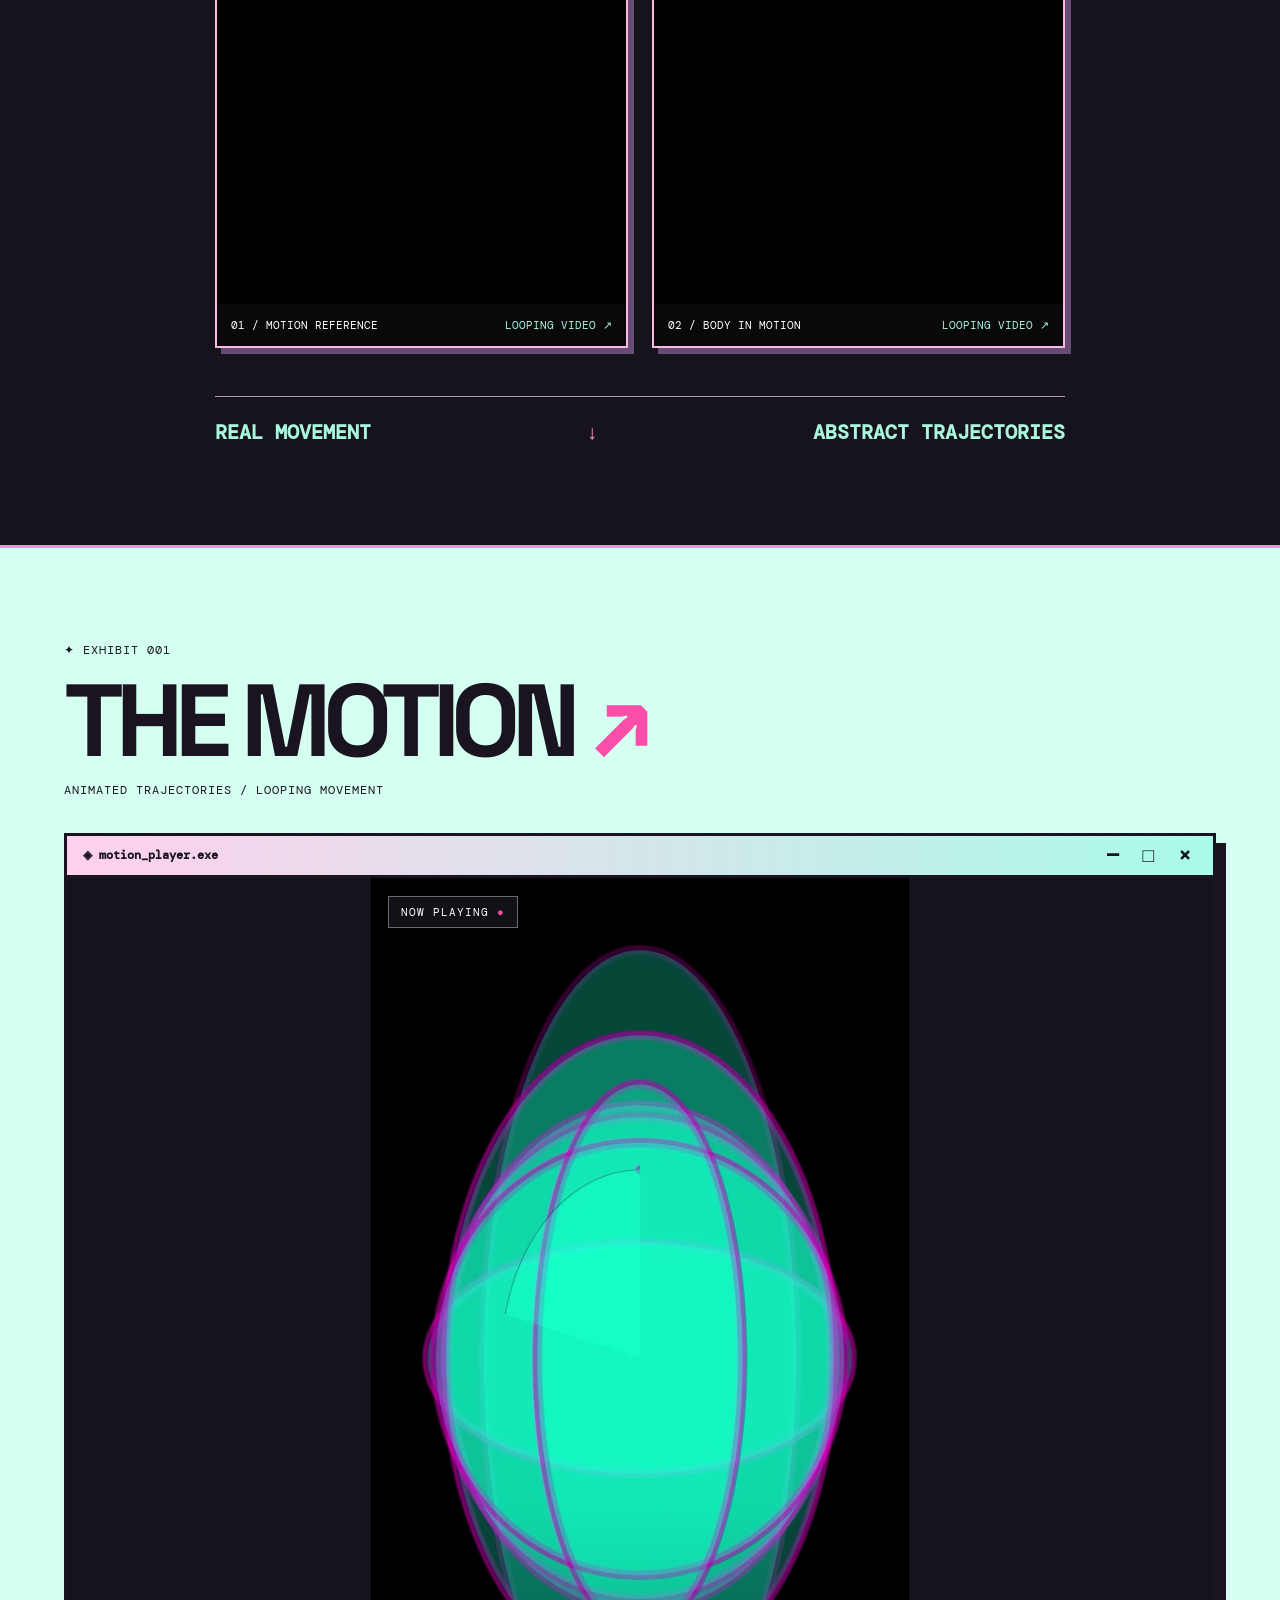
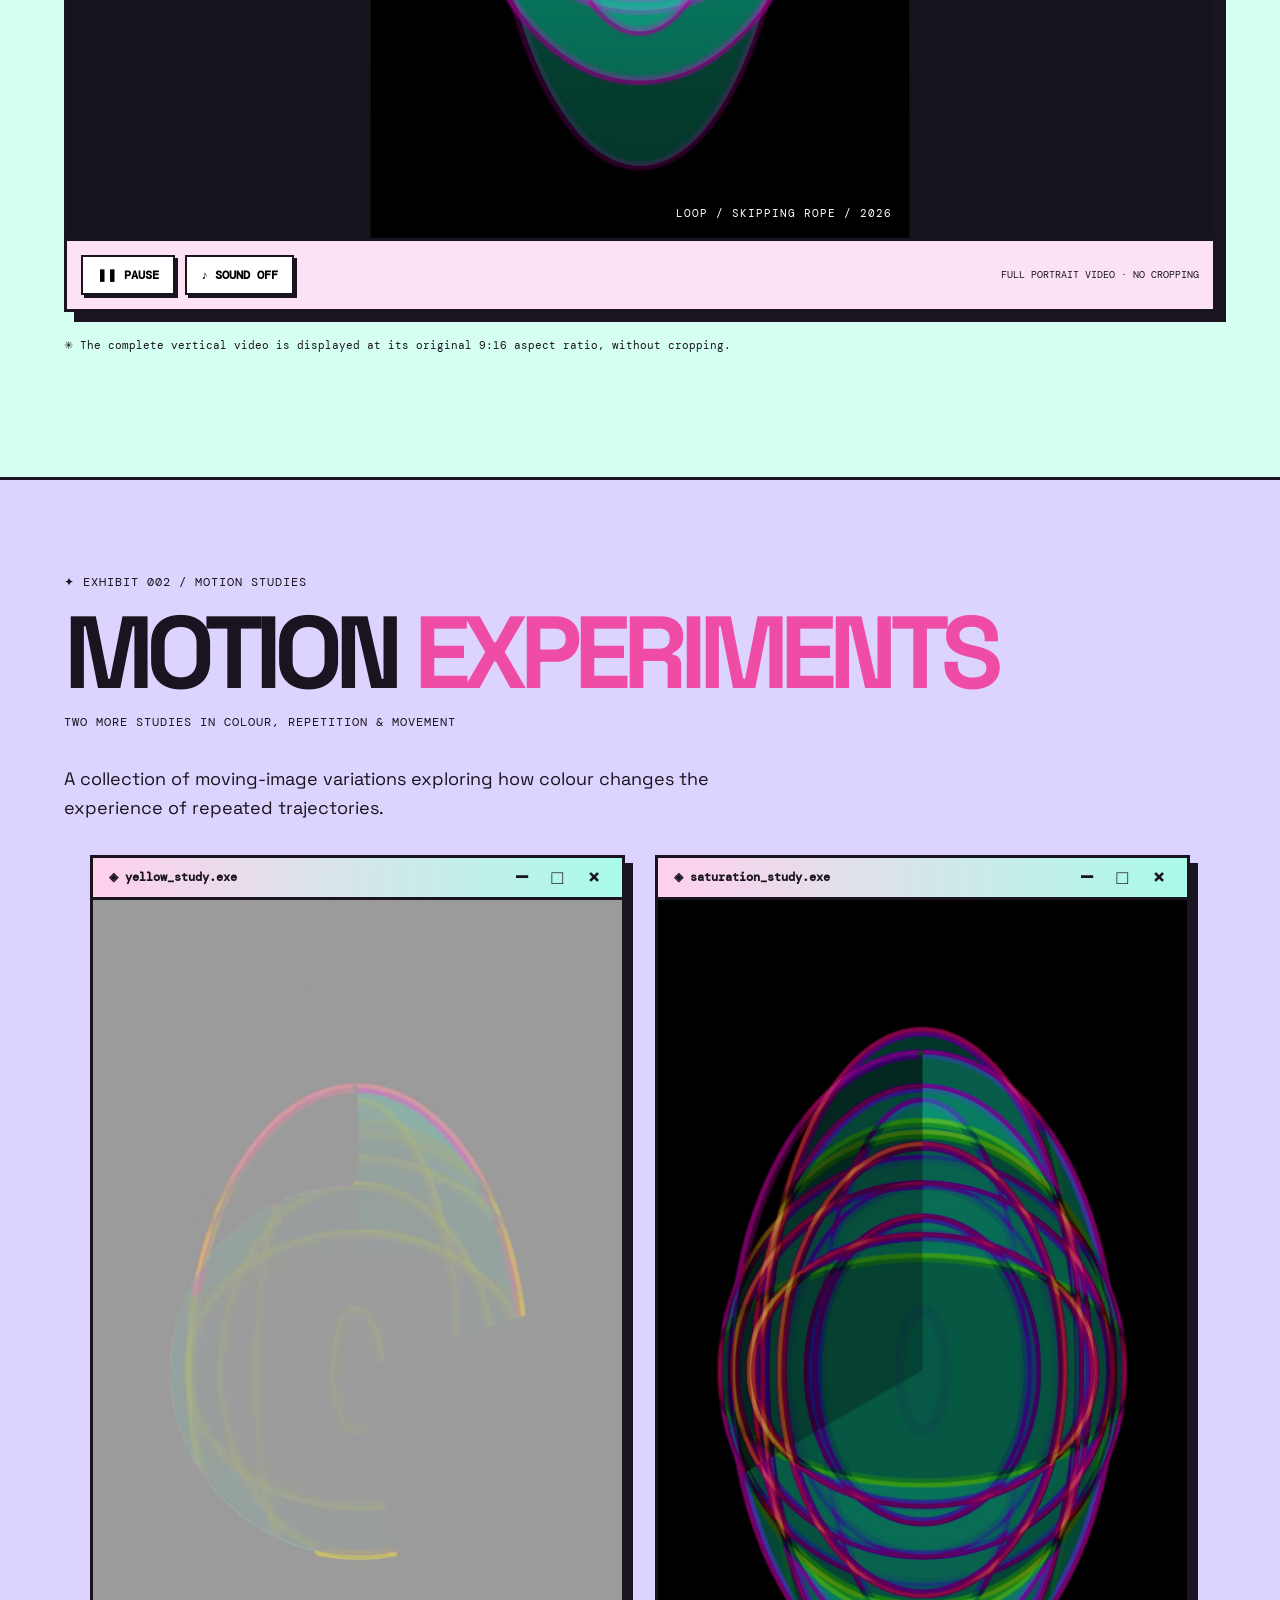
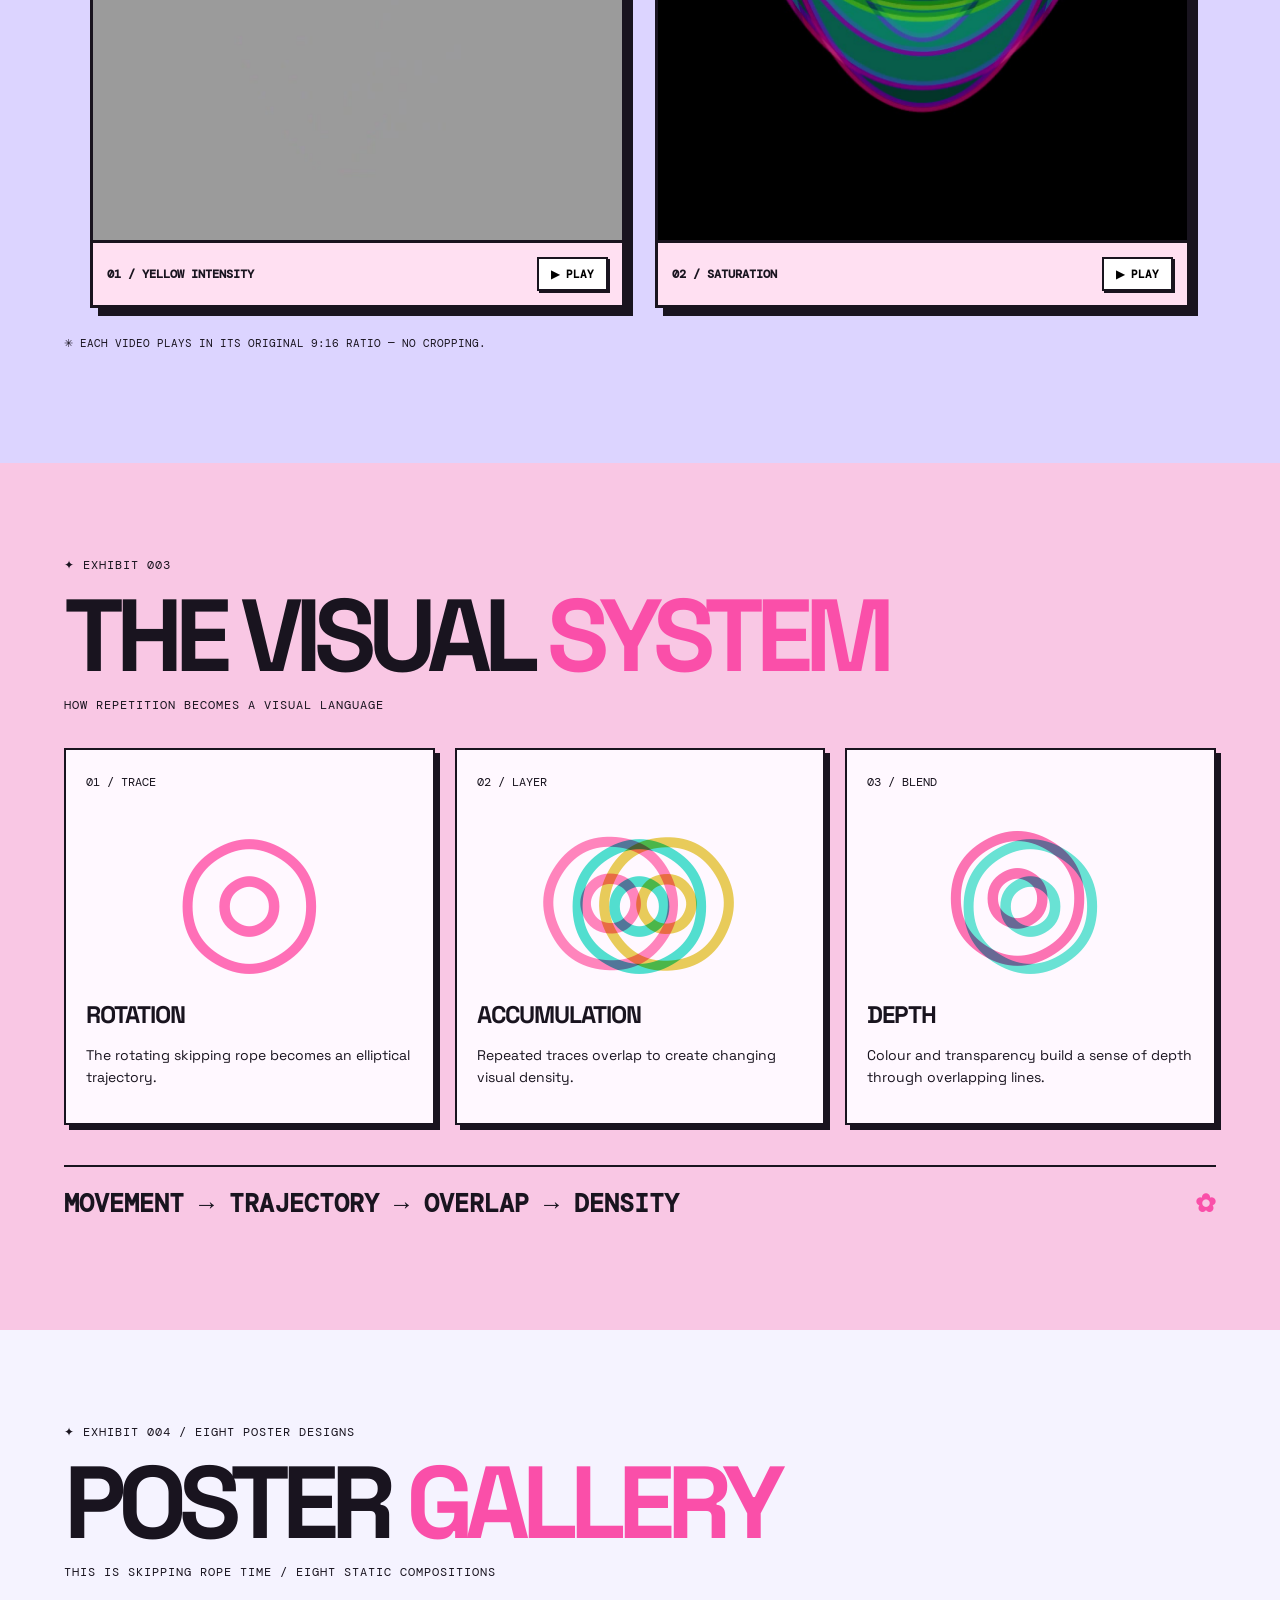
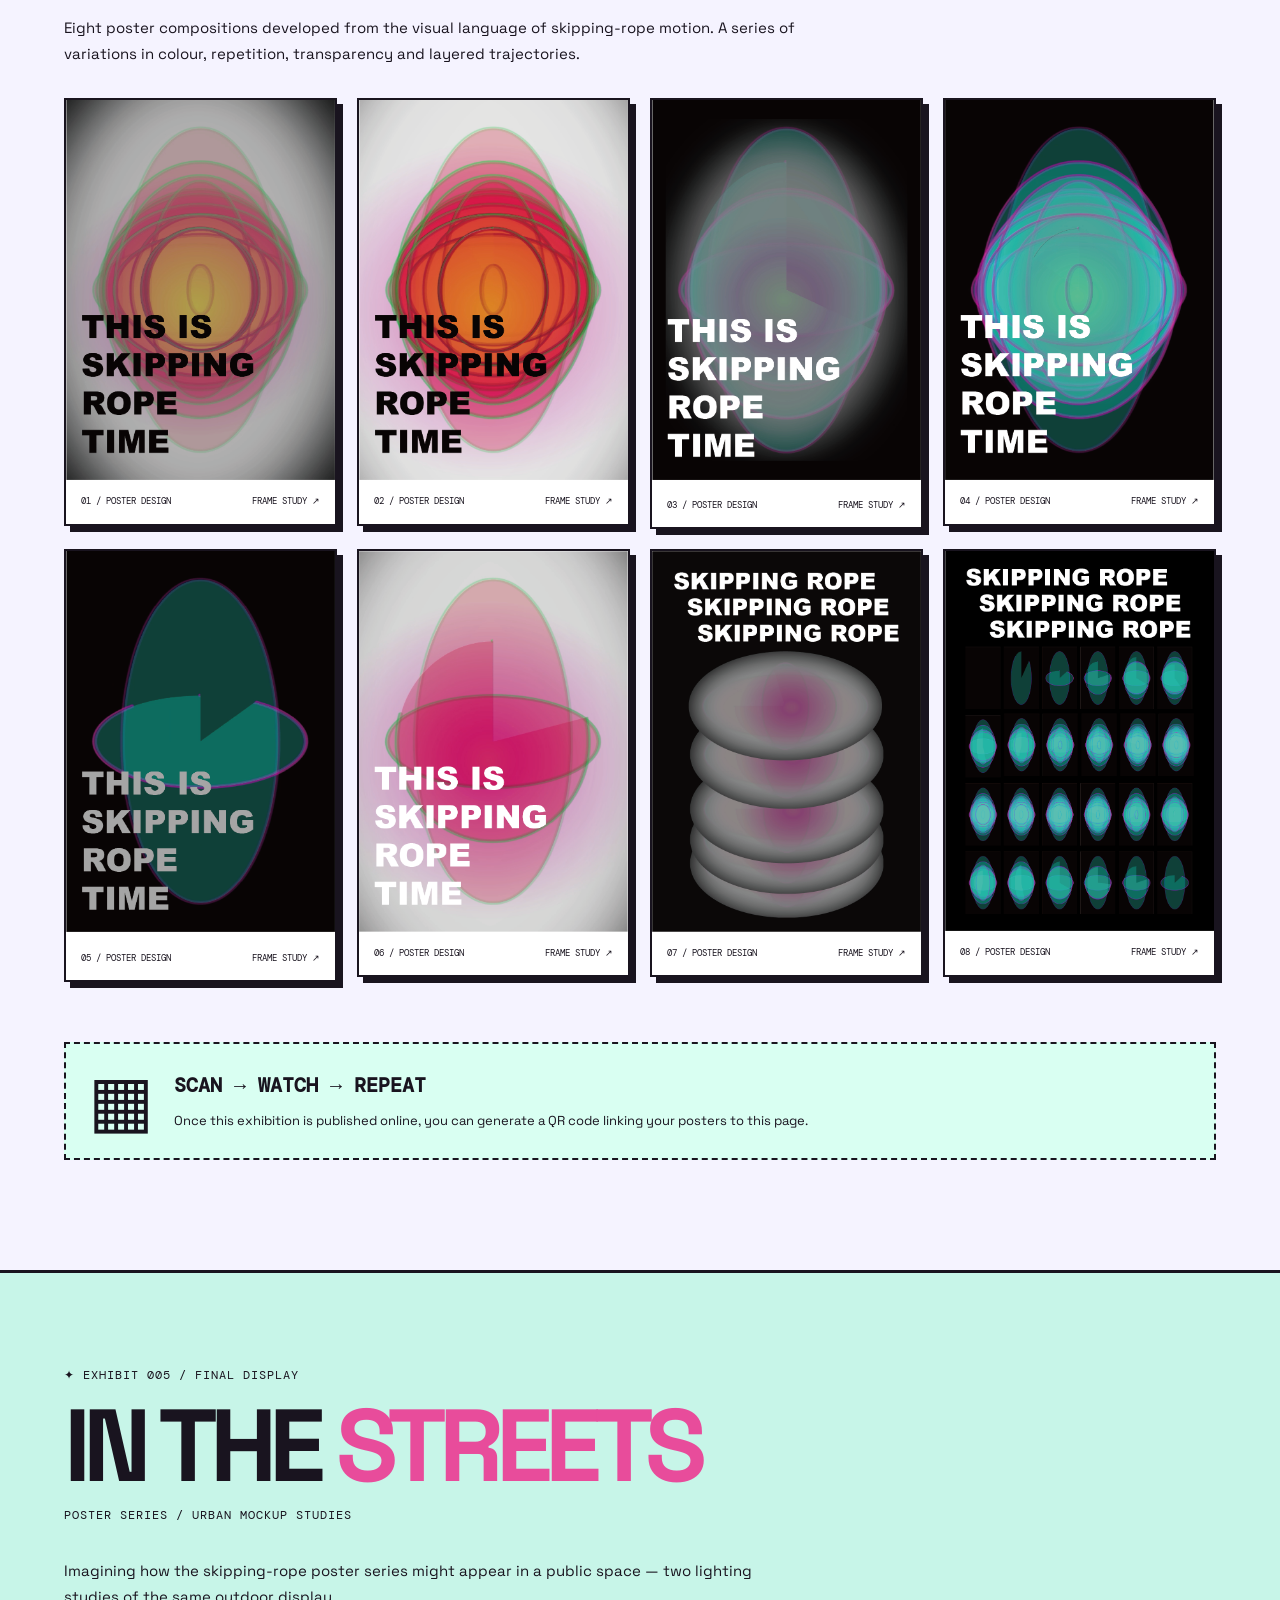
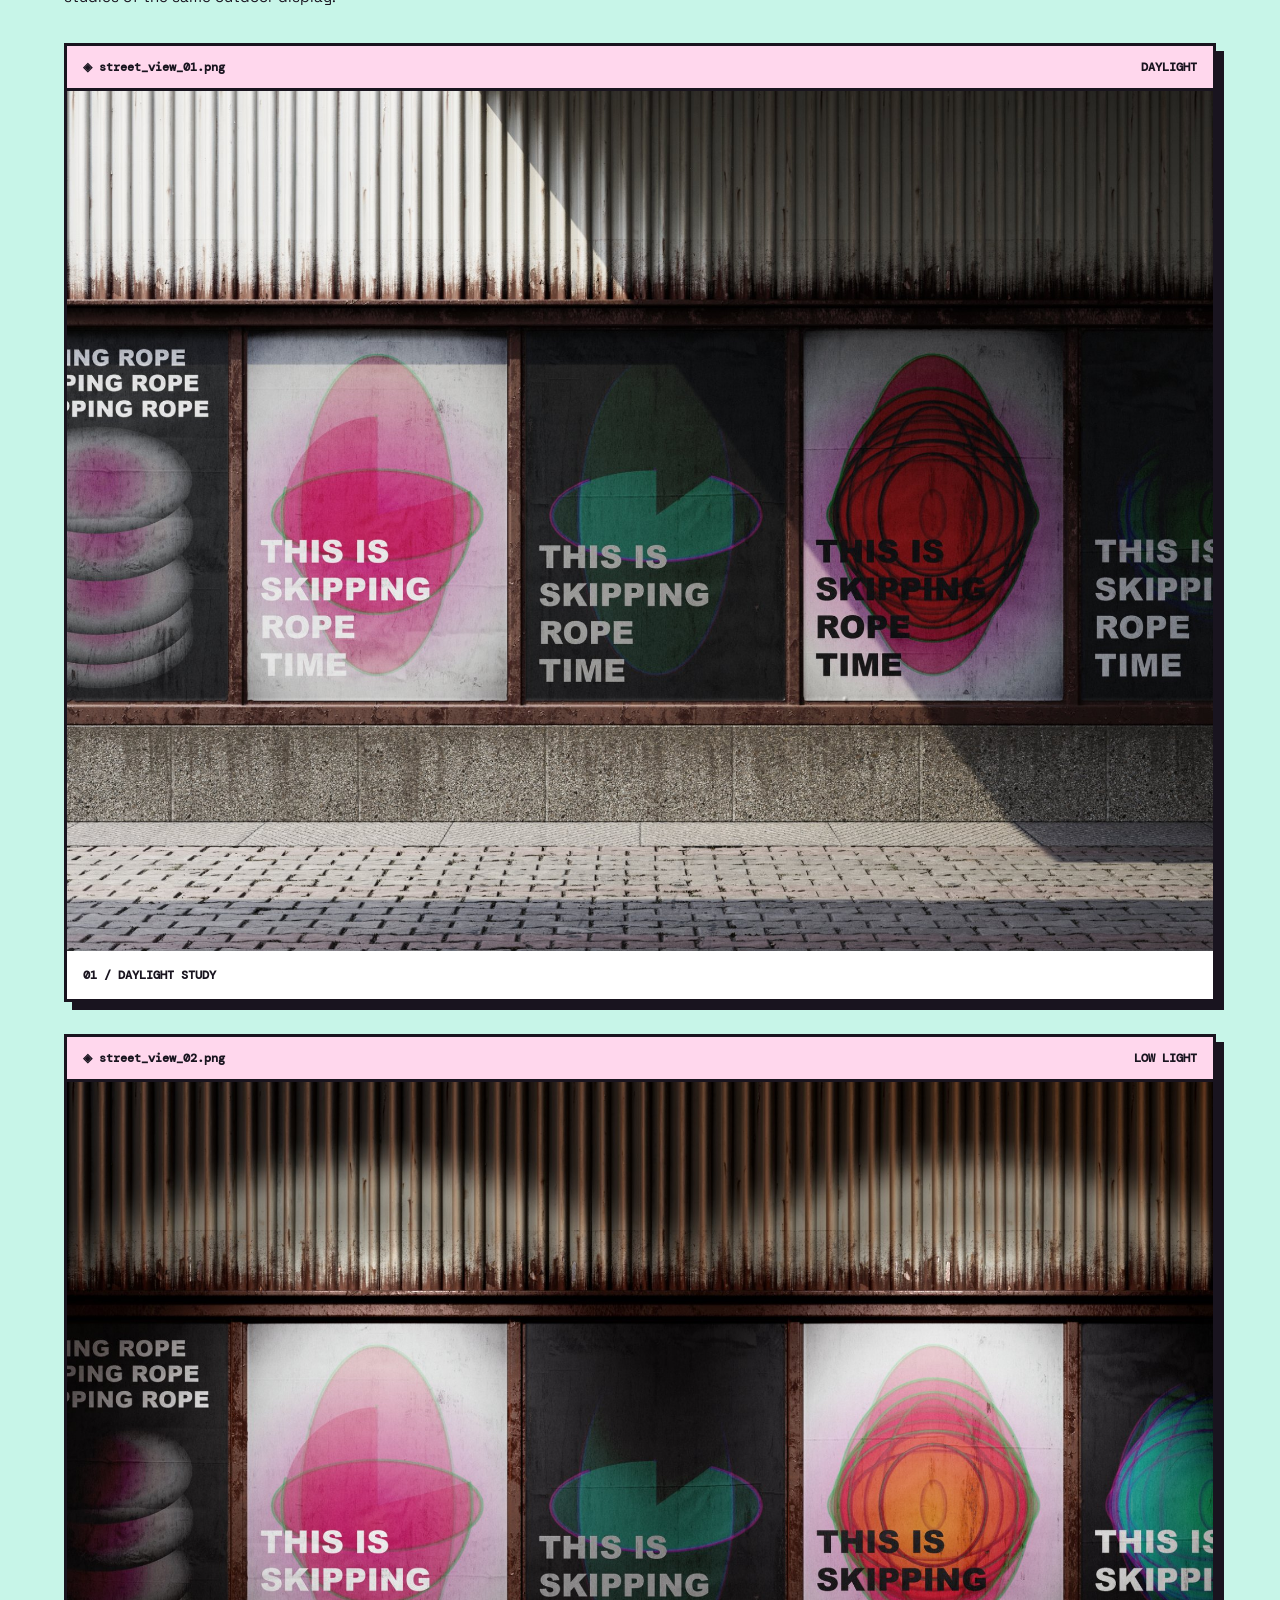
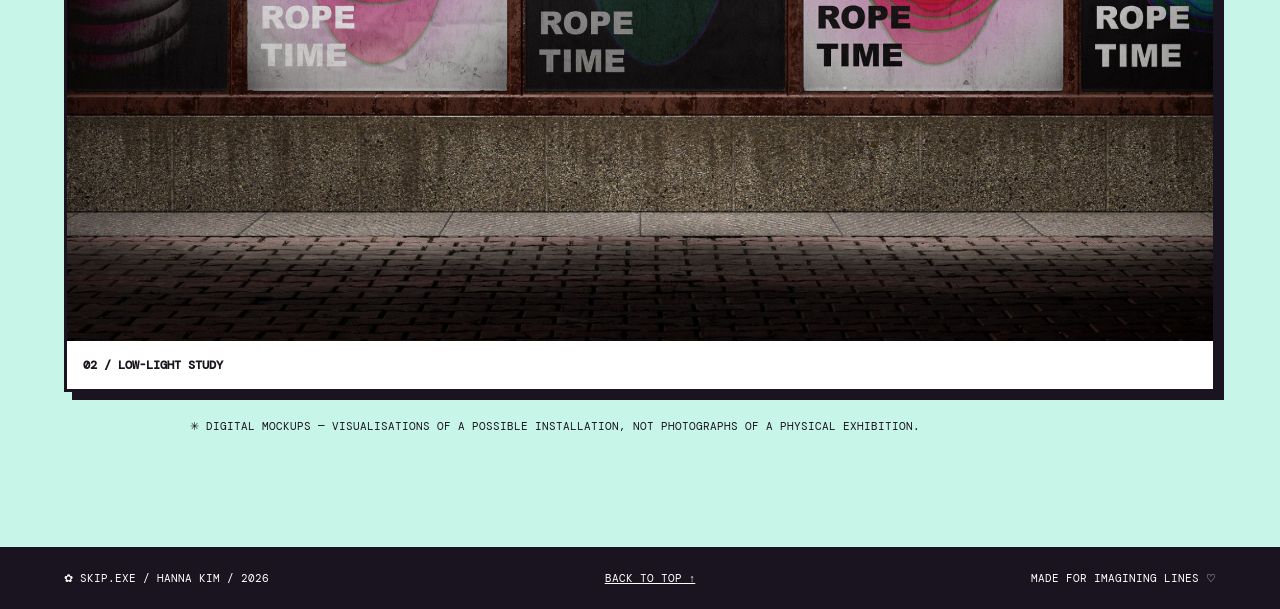
==== commit 5744d612: "Update index.html" ====
--- a/index.html
+++ b/index.html
@@ -1,7 +1,7 @@
 <!doctype html>
-<html lang="en"><head><meta charset="UTF-8"><meta name="viewport" content="width=device-width,initial-scale=1"><meta name="theme-color" content="#ffb5e3"><title>THIS IS SKIPPING ROPE TIME! ★ Y2K Exhibition</title><link rel="stylesheet" href="style.css"></head>
+<html lang="en"><head><meta charset="UTF-8"><meta name="viewport" content="width=device-width,initial-scale=1"><meta name="theme-color" content="#ffb5e3"><title>★THIS IS SKIPPING ROPE TIME!★</title><link rel="stylesheet" href="style.css"></head>
 <body><div class="noise" aria-hidden="true"></div><div class="marquee"><div class="marquee-inner">★ THIS IS SKIPPING ROPE TIME! ★ MOTION / LINES / REPETITION ★ WELCOME TO THE EXHIBITION ★ THIS IS SKIPPING ROPE TIME! ★ MOTION / LINES / REPETITION ★</div></div>
-<header class="sitebar"><a class="brand" href="#home">✿ SKIP.EXE <span>v.2000</span></a><nav><a href="#original">00 / ORIGINAL</a><a href="#motion">01 / MOTION</a><a href="#experiments">02 / EXPERIMENTS</a><a href="#process">03 / SYSTEM</a><a href="#posters">04 / POSTERS</a></nav><span class="online"><i></i> ONLINE NOW</span></header>
+<header class="sitebar"><a class="brand" href="#home">✿ SKIPPINGROPE.COM</a><nav><a href="#original">00 / ORIGINAL</a><a href="#motion">01 / MOTION</a><a href="#experiments">02 / EXPERIMENTS</a><a href="#process">03 / SYSTEM</a><a href="#posters">04 / POSTERS</a></nav><span class="online"><i></i> ONLINE NOW</span></header>
 <main id="home"><section class="hero"><div class="hero-top"><span>✦ A DIGITAL MINI EXHIBITION ✦</span><span>HANNA KIM / IMAGINING LINES / 2026</span></div><p class="tiny-hero">WELCOME TO MY DIGITAL PLAYGROUND</p><h1>THIS IS<br><em>SKIPPING</em><br>ROPE TIME<span class="bang">!</span></h1><div class="hero-bottom"><p>ONE ROPE. INFINITE TRACES.<br>AN EXPERIMENT IN MOVEMENT, OVERLAP & DEPTH.</p><a class="pill" href="#motion">ENTER EXHIBITION ↘</a></div><div class="sticker star">✳</div><div class="sticker orbit">◎</div></section>
 <section class="original-section" id="original">
 <div class="section-head"><span>✦ EXHIBIT 000 / THE STARTING POINT</span><h2>ORIGINAL <span>MOTION</span></h2><p>RECORDED SKIPPING-ROPE MOVEMENT / SOURCE MATERIAL</p></div>
@@ -15,4 +15,4 @@
 <section class="experiments" id="experiments"><div class="section-head"><span>✦ EXHIBIT 002 / MOTION STUDIES</span><h2>MOTION <span>EXPERIMENTS</span></h2><p>TWO MORE STUDIES IN COLOUR, REPETITION & MOVEMENT</p></div><p class="experiments-intro">A collection of moving-image variations exploring how colour changes the experience of repeated trajectories.</p><div class="experiment-grid"><article class="experiment-window"><div class="windowbar"><span class="windowtitle">◈ yellow_study.exe</span><span class="windowcontrols">— □ ×</span></div><div class="experiment-video"><video autoplay muted loop playsinline preload="metadata" poster="assets/experiment-yellow.jpg" aria-label="Yellow intensity motion study"><source src="assets/experiment-yellow.mp4" type="video/mp4"></video></div><div class="experiment-caption"><span>01 / YELLOW INTENSITY</span><button class="experiment-toggle" type="button" aria-label="Pause yellow study">❚❚ PAUSE</button></div></article><article class="experiment-window"><div class="windowbar"><span class="windowtitle">◈ saturation_study.exe</span><span class="windowcontrols">— □ ×</span></div><div class="experiment-video"><video autoplay muted loop playsinline preload="metadata" poster="assets/experiment-saturation.jpg" aria-label="Saturation motion study"><source src="assets/experiment-saturation.mp4" type="video/mp4"></video></div><div class="experiment-caption"><span>02 / SATURATION</span><button class="experiment-toggle" type="button" aria-label="Pause saturation study">❚❚ PAUSE</button></div></article></div><div class="experiment-footnote">✳ EACH VIDEO PLAYS IN ITS ORIGINAL 9:16 RATIO — NO CROPPING.</div></section>
 <section class="system" id="process"><div class="section-head"><span>✦ EXHIBIT 003</span><h2>THE VISUAL <span>SYSTEM</span></h2><p>HOW REPETITION BECOMES A VISUAL LANGUAGE</p></div><div class="system-grid"><article class="system-card"><span class="step">01 / TRACE</span><div class="diagram diagram1"><span>◎</span></div><h3>ROTATION</h3><p>The rotating skipping rope becomes an elliptical trajectory.</p></article><article class="system-card"><span class="step">02 / LAYER</span><div class="diagram diagram2"><span>◎</span><span>◎</span><span>◎</span></div><h3>ACCUMULATION</h3><p>Repeated traces overlap to create changing visual density.</p></article><article class="system-card"><span class="step">03 / BLEND</span><div class="diagram diagram3"><span>◎</span><span>◎</span></div><h3>DEPTH</h3><p>Colour and transparency build a sense of depth through overlapping lines.</p></article></div><div class="system-footer">MOVEMENT → TRAJECTORY → OVERLAP → DENSITY <span>✿</span></div></section>
 <section class="posters" id="posters"><div class="section-head"><span>✦ EXHIBIT 004 / EIGHT POSTER DESIGNS</span><h2>POSTER <span>GALLERY</span></h2><p>THIS IS SKIPPING ROPE TIME / EIGHT STATIC COMPOSITIONS</p></div><p class="poster-intro">Eight poster compositions developed from the visual language of skipping-rope motion. A series of variations in colour, repetition, transparency and layered trajectories.</p><div class="poster-grid"><figure class="poster poster-design"><img src="assets/poster-original-01.png" alt="Skipping Rope Time poster design 1 of 8" loading="lazy"><figcaption><span>01 / POSTER DESIGN</span><span>FRAME STUDY ↗</span></figcaption></figure><figure class="poster poster-design"><img src="assets/poster-original-02.png" alt="Skipping Rope Time poster design 2 of 8" loading="lazy"><figcaption><span>02 / POSTER DESIGN</span><span>FRAME STUDY ↗</span></figcaption></figure><figure class="poster poster-design"><img src="assets/poster-original-03.png" alt="Skipping Rope Time poster design 3 of 8" loading="lazy"><figcaption><span>03 / POSTER DESIGN</span><span>FRAME STUDY ↗</span></figcaption></figure><figure class="poster poster-design"><img src="assets/poster-original-04.png" alt="Skipping Rope Time poster design 4 of 8" loading="lazy"><figcaption><span>04 / POSTER DESIGN</span><span>FRAME STUDY ↗</span></figcaption></figure><figure class="poster poster-design"><img src="assets/poster-original-05.png" alt="Skipping Rope Time poster design 5 of 8" loading="lazy"><figcaption><span>05 / POSTER DESIGN</span><span>FRAME STUDY ↗</span></figcaption></figure><figure class="poster poster-design"><img src="assets/poster-original-06.png" alt="Skipping Rope Time poster design 6 of 8" loading="lazy"><figcaption><span>06 / POSTER DESIGN</span><span>FRAME STUDY ↗</span></figcaption></figure><figure class="poster poster-design"><img src="assets/poster-original-07.png" alt="Skipping Rope Time poster design 7 of 8" loading="lazy"><figcaption><span>07 / POSTER DESIGN</span><span>FRAME STUDY ↗</span></figcaption></figure><figure class="poster poster-design"><img src="assets/poster-original-08.png" alt="Skipping Rope Time poster design 8 of 8" loading="lazy"><figcaption><span>08 / POSTER DESIGN</span><span>FRAME STUDY ↗</span></figcaption></figure></div><div class="qr-note"><div class="qr-icon" aria-hidden="true">▦</div><div><strong>SCAN → WATCH → REPEAT</strong><p>Once this exhibition is published online, you can generate a QR code linking your posters to this page.</p></div></div></section><section class="installations" id="installations"><div class="section-head"><span>✦ EXHIBIT 005 / FINAL DISPLAY</span><h2>IN THE <span>STREETS</span></h2><p>POSTER SERIES / URBAN MOCKUP STUDIES</p></div><p class="installation-intro">Imagining how the skipping-rope poster series might appear in a public space — two lighting studies of the same outdoor display.</p><div class="installation-grid"><figure class="installation-card"><div class="installation-label">◈ street_view_01.png <span>DAYLIGHT</span></div><img src="assets/poster-installation-01.jpg" alt="Skipping Rope poster series shown in a bright daylight urban wall mockup" loading="lazy"><figcaption>01 / DAYLIGHT STUDY</figcaption></figure><figure class="installation-card"><div class="installation-label">◈ street_view_02.png <span>LOW LIGHT</span></div><img src="assets/poster-installation-02.jpg" alt="Skipping Rope poster series shown in a darker urban wall mockup" loading="lazy"><figcaption>02 / LOW-LIGHT STUDY</figcaption></figure></div><p class="installation-note">✳ DIGITAL MOCKUPS — VISUALISATIONS OF A POSSIBLE INSTALLATION, NOT PHOTOGRAPHS OF A PHYSICAL EXHIBITION.</p></section></main>
-<footer><span>✿ SKIP.EXE / HANNA KIM / 2026</span><a href="#home">BACK TO TOP ↑</a><span>MADE FOR IMAGINING LINES ♡</span></footer><script src="script.js"></script></body></html>+<footer><span>✿ SKIP.EXE / HANNA KIM / 2026</span><a href="#home">BACK TO TOP ↑</a><span>MADE FOR IMAGINING LINES ♡</span></footer><script src="script.js"></script></body></html>
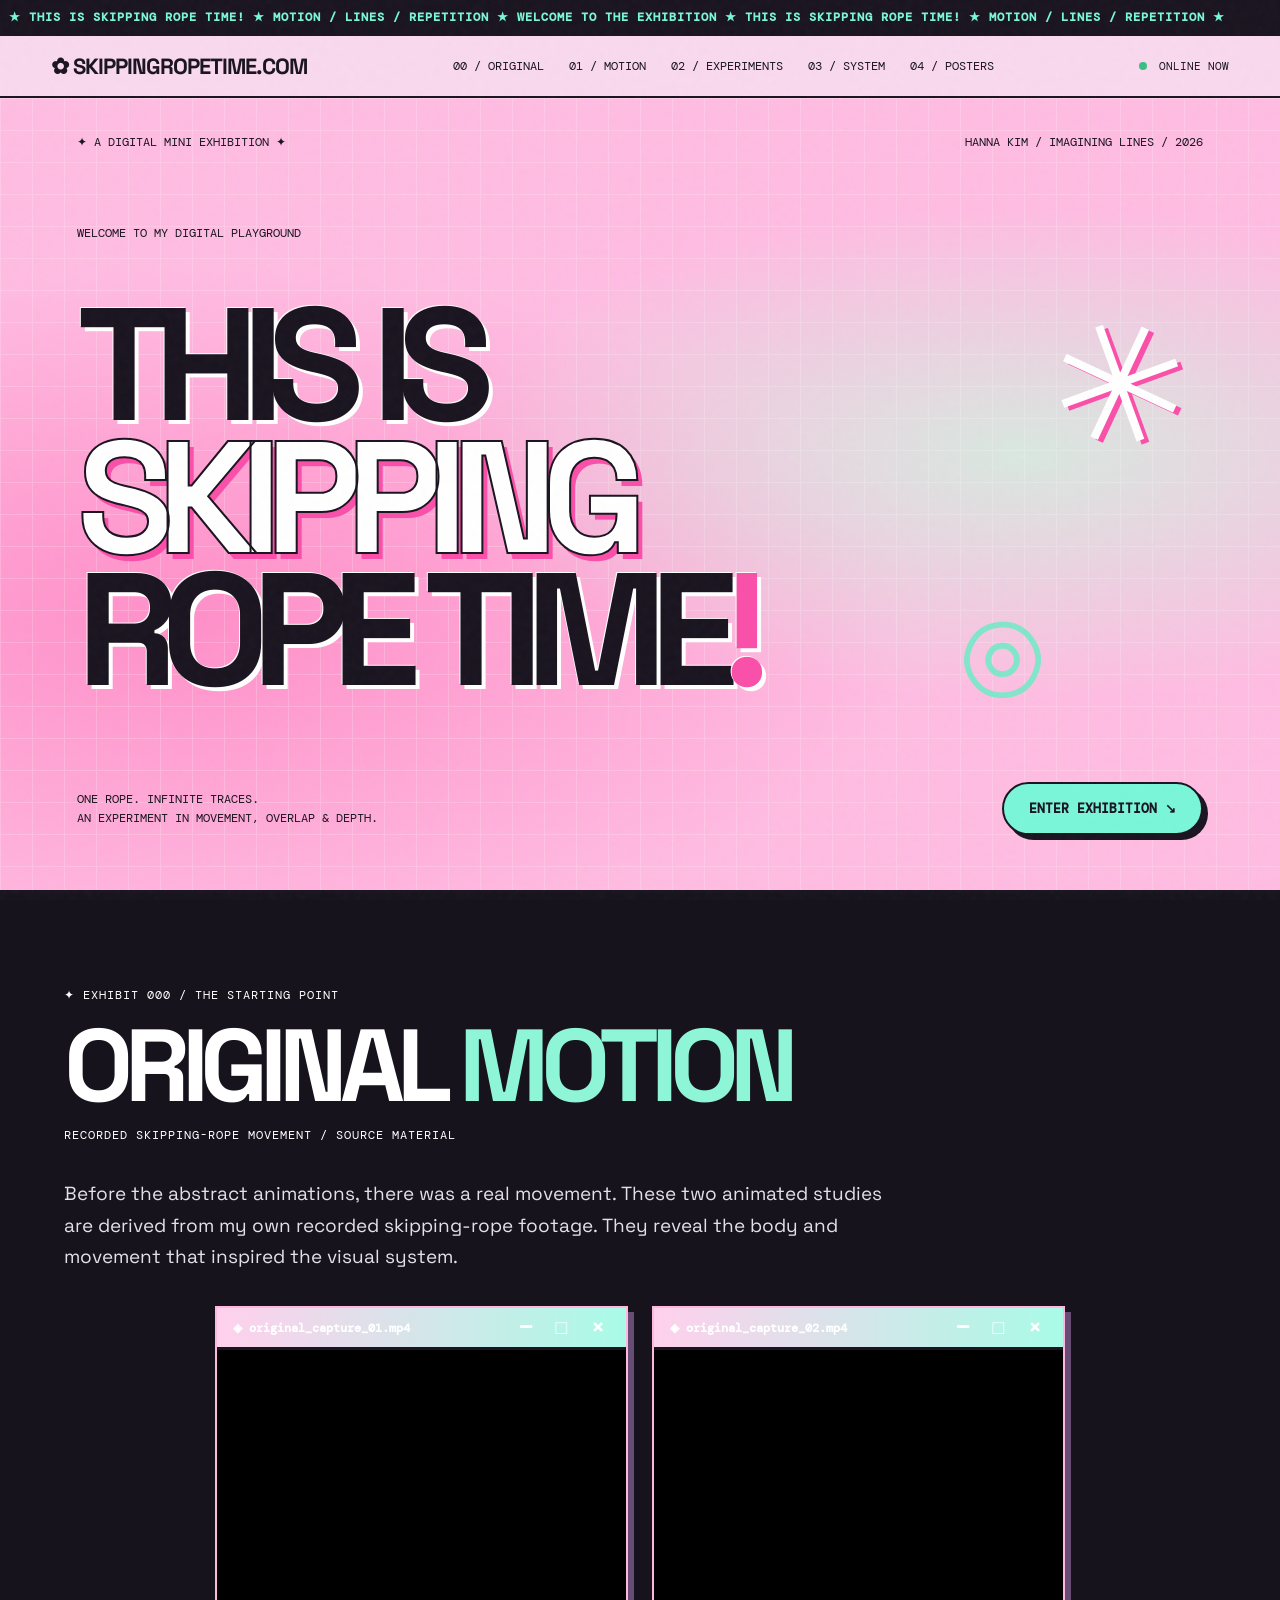
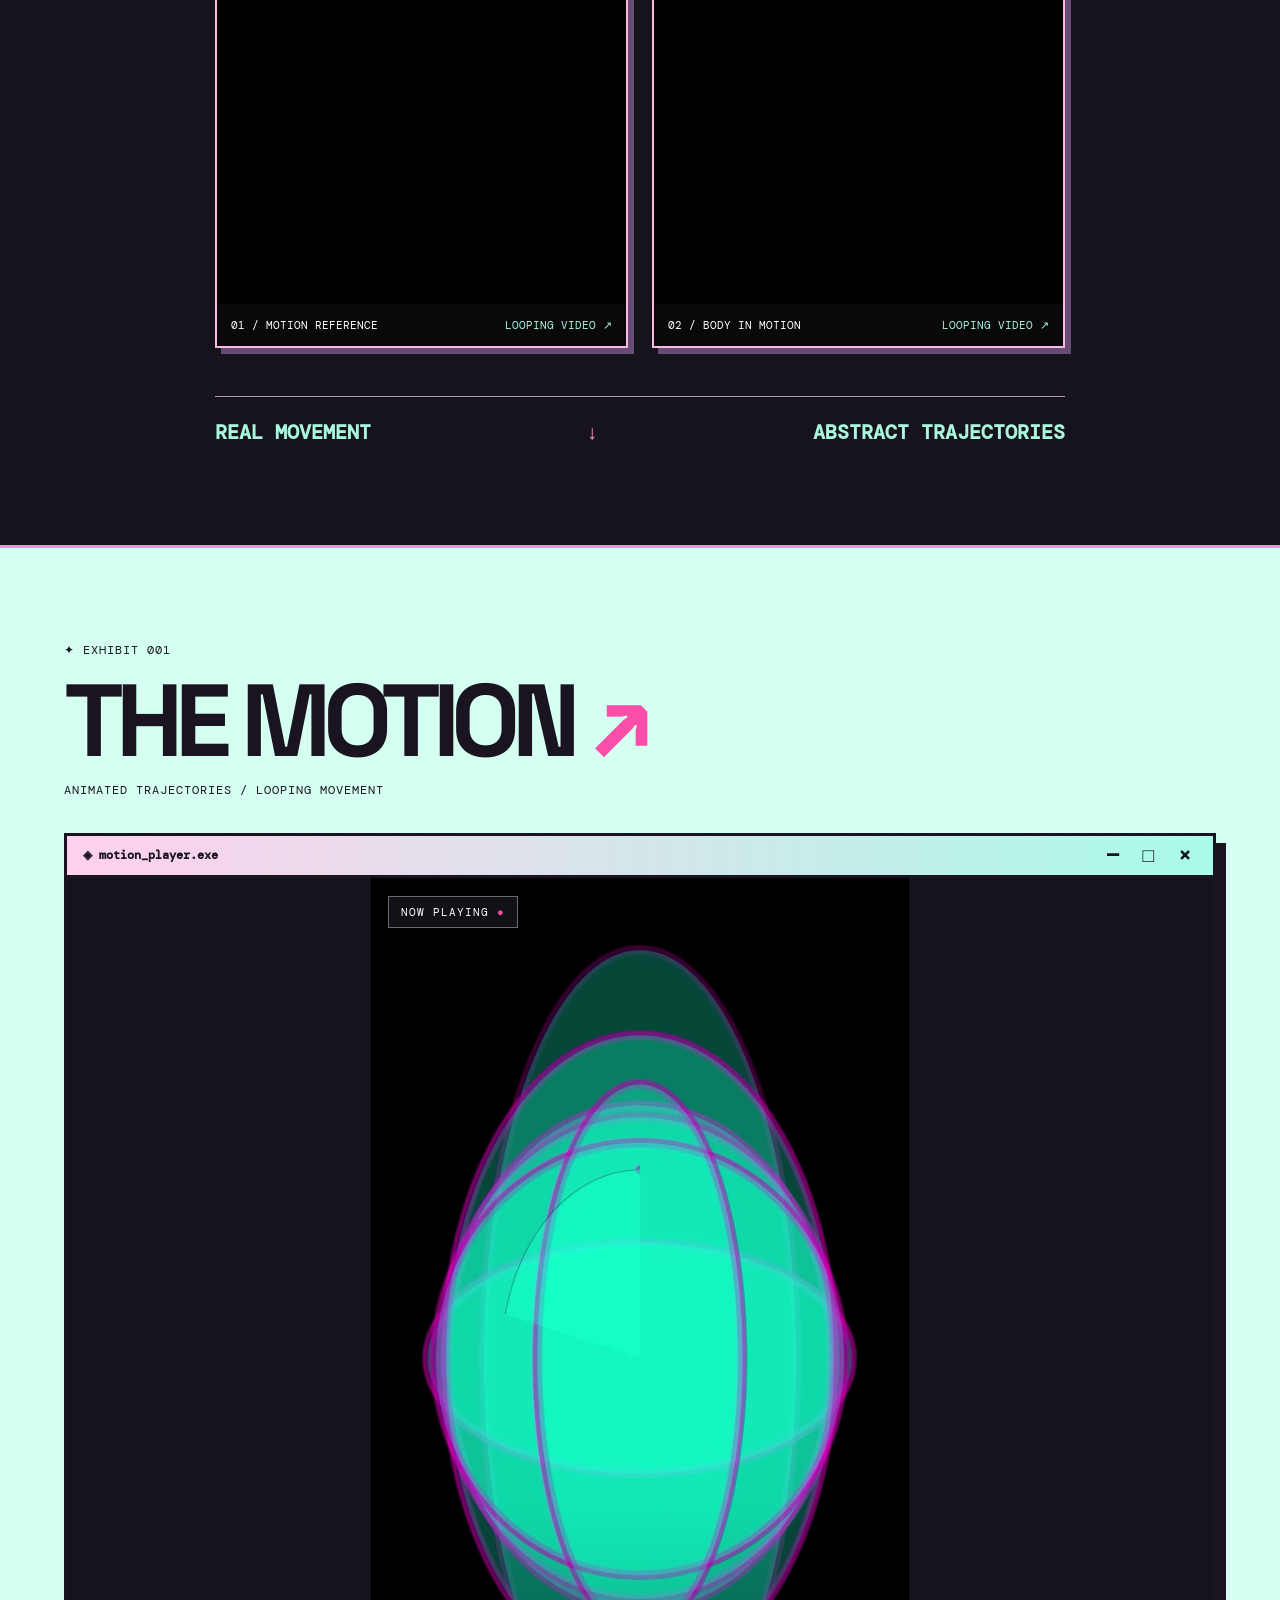
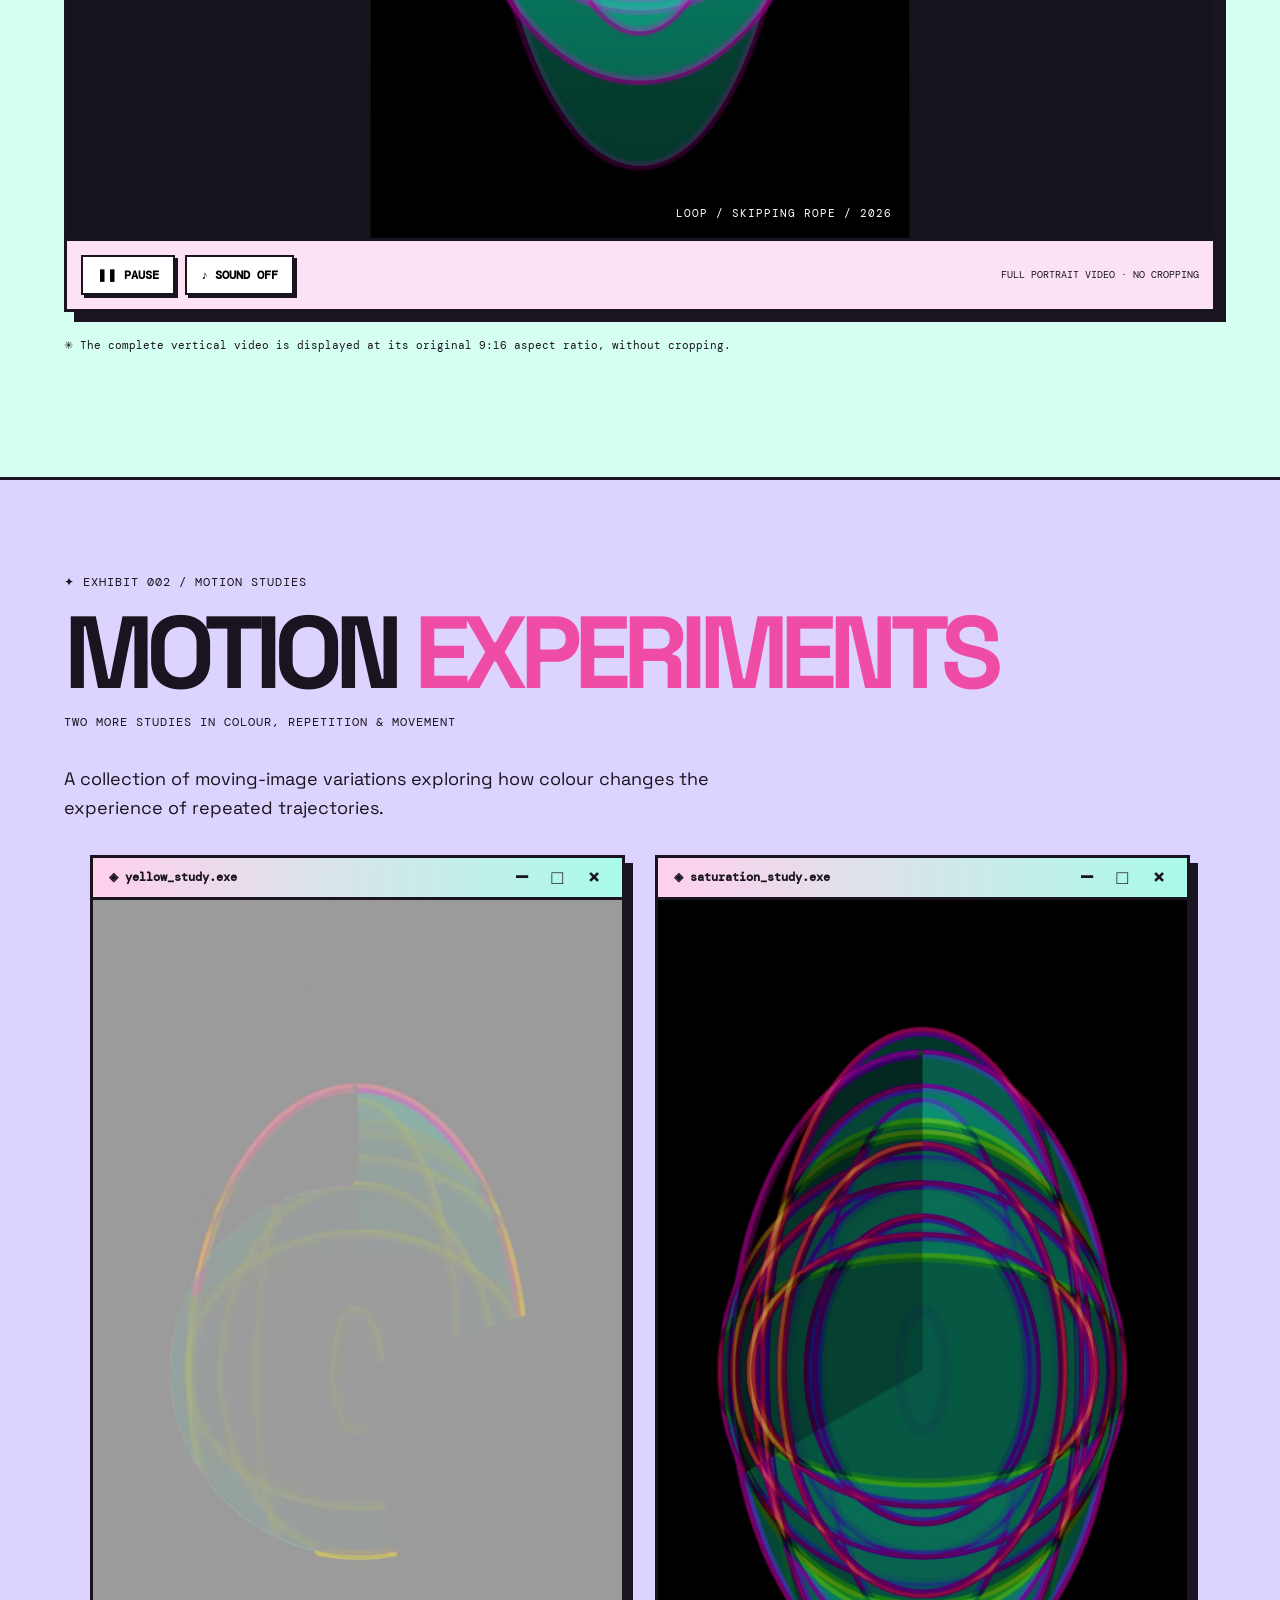
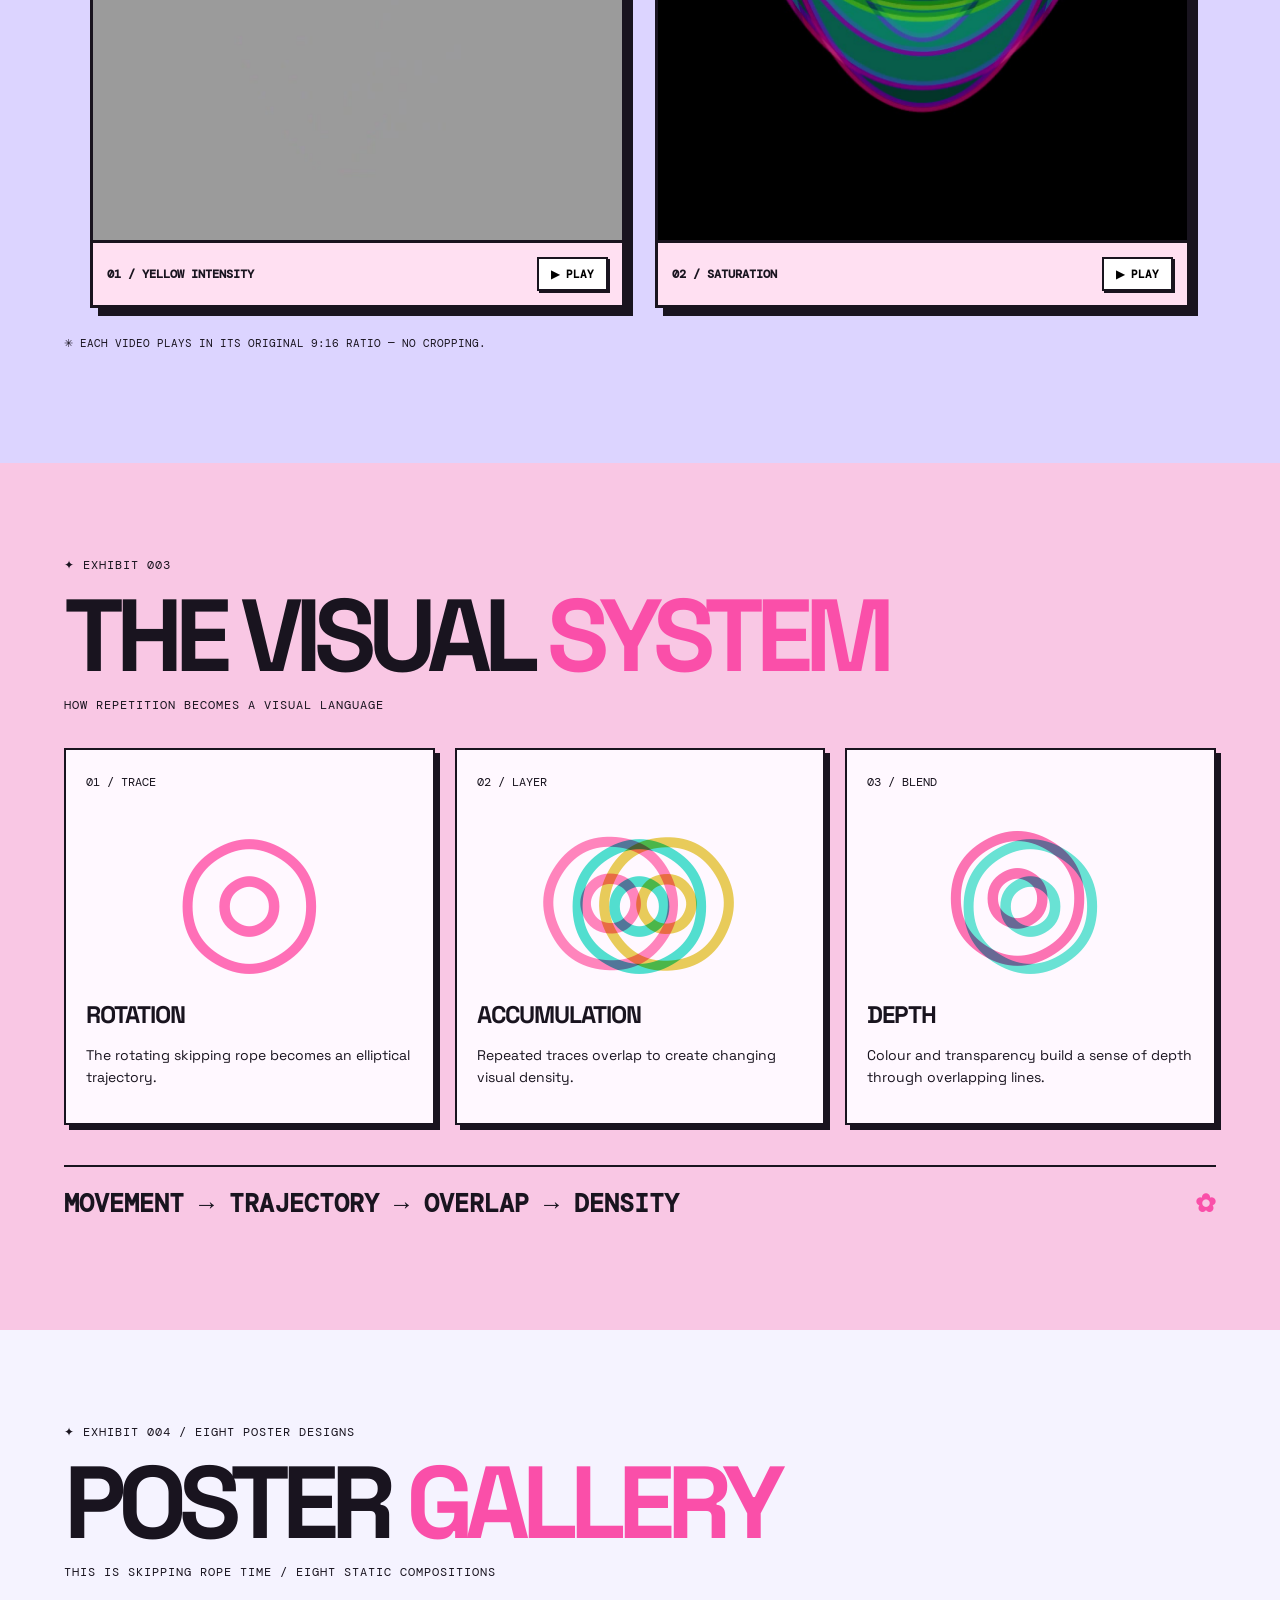
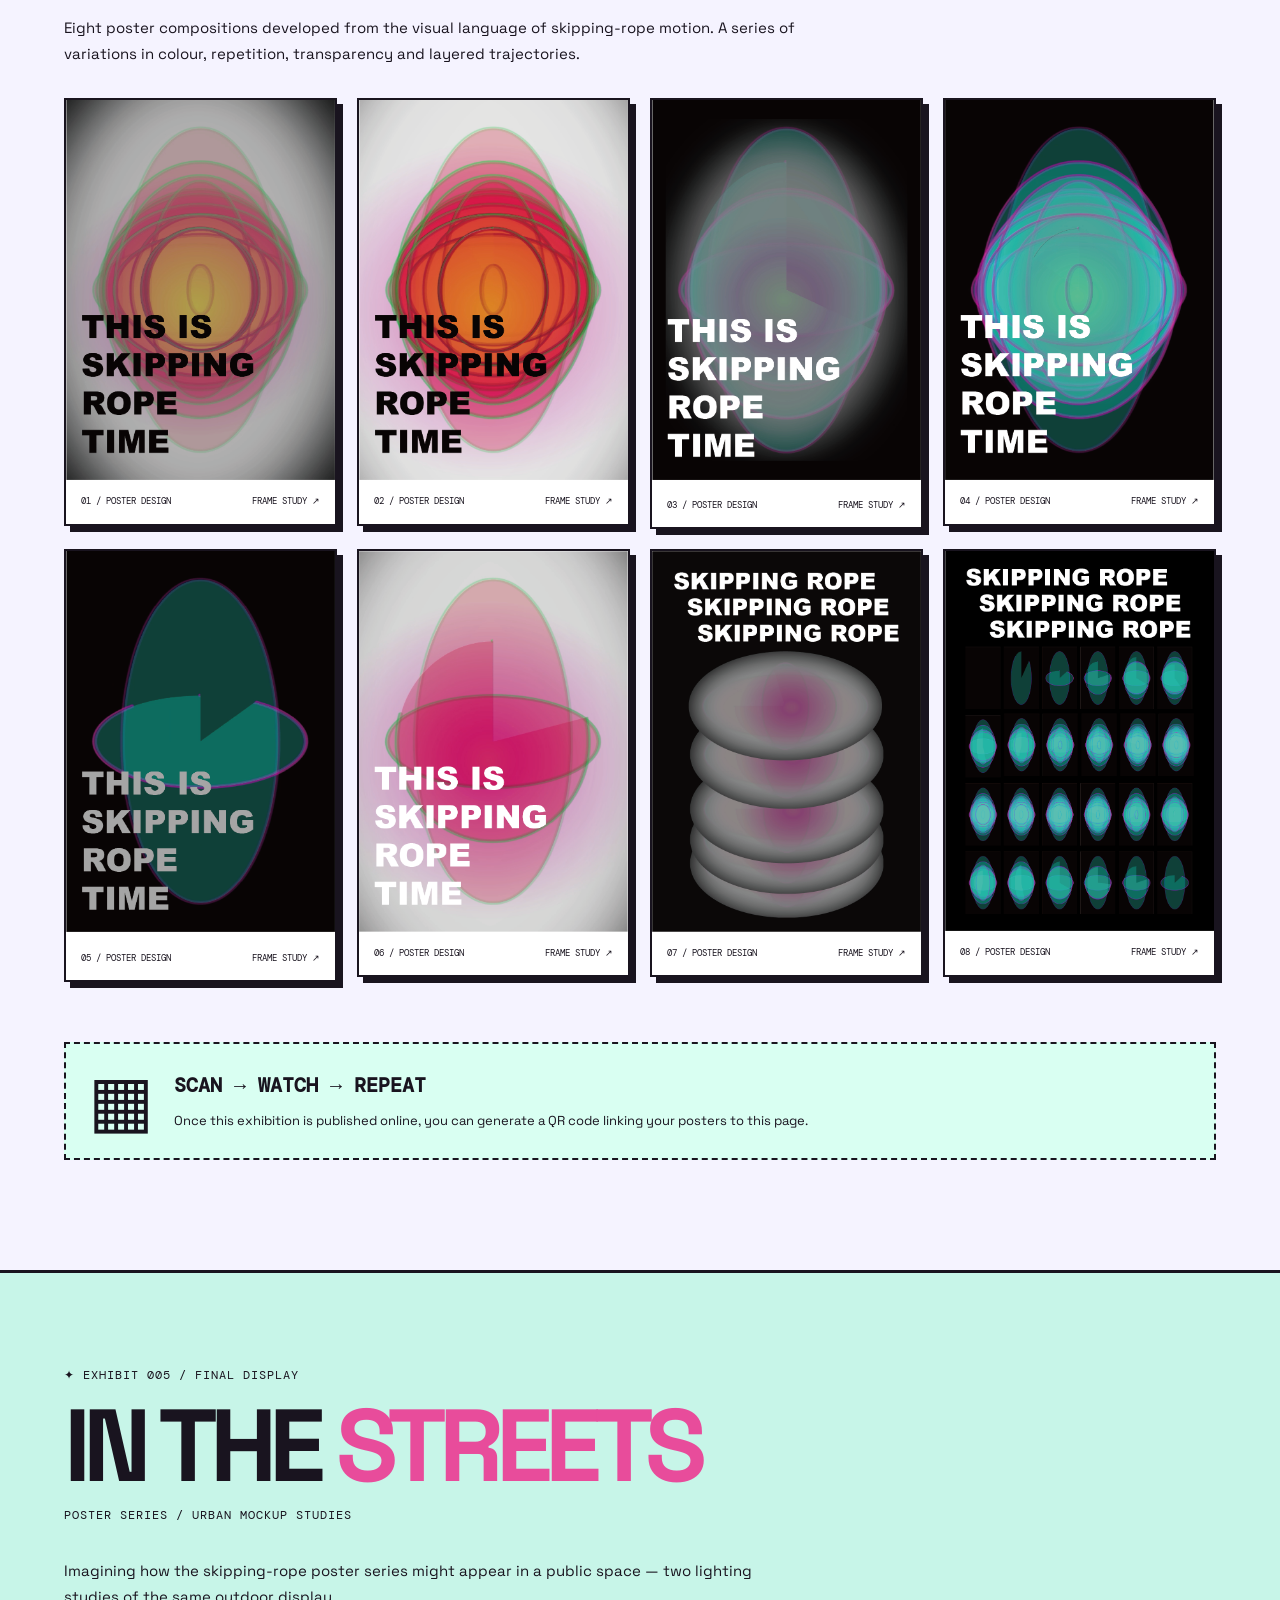
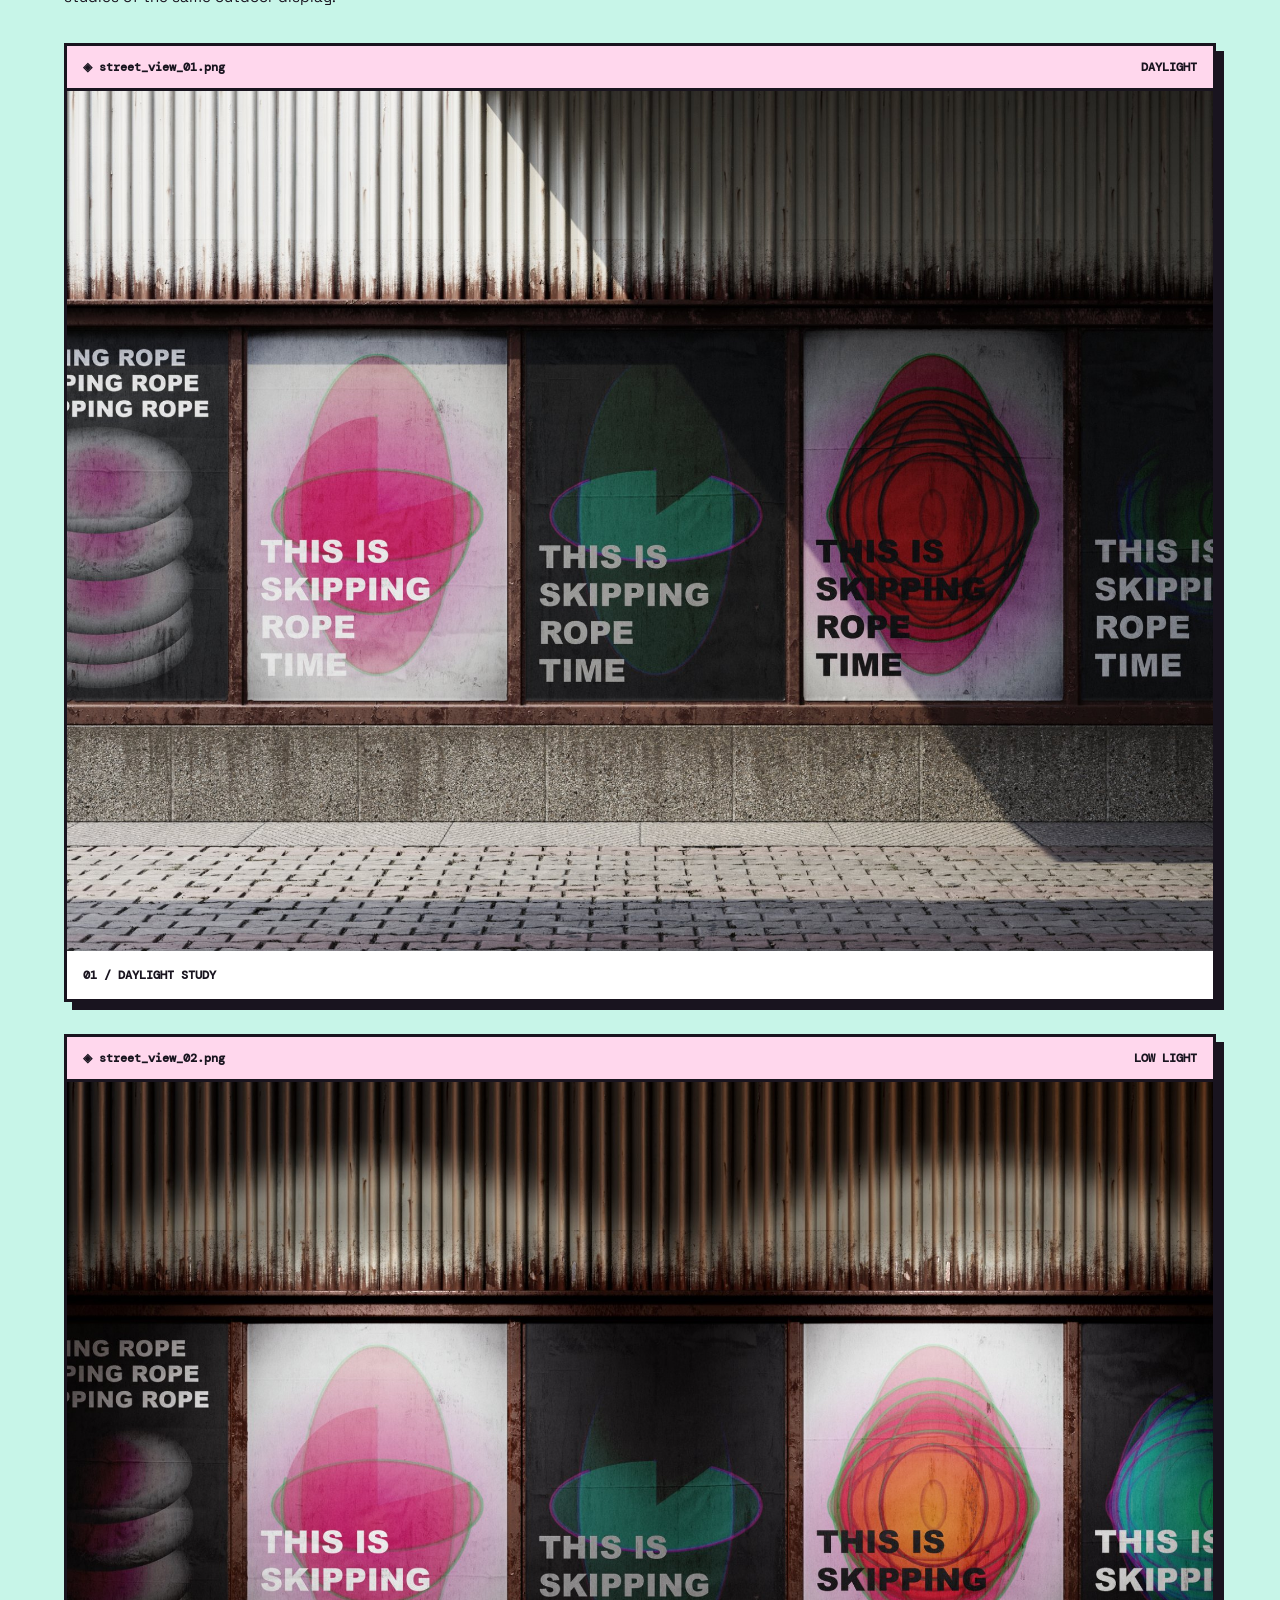
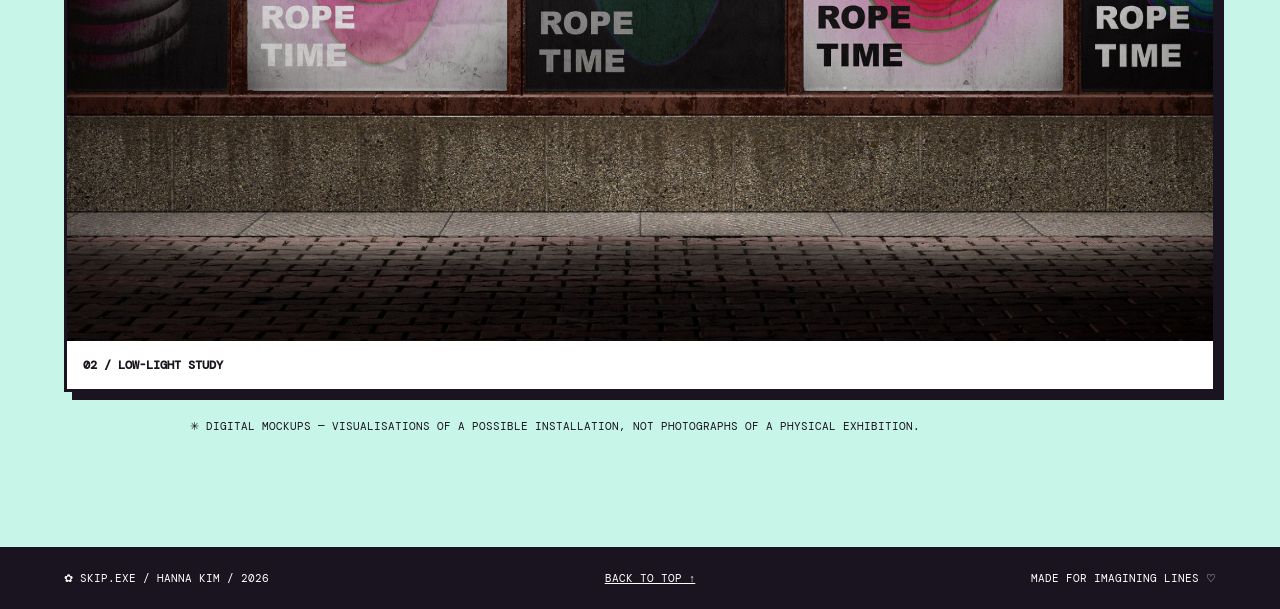
==== commit 9f7aca8a: "Update site name from SKIPPINGROPE.COM to SKIPPINGROPETIME.COM" ====
--- a/index.html
+++ b/index.html
@@ -1,7 +1,7 @@
 <!doctype html>
 <html lang="en"><head><meta charset="UTF-8"><meta name="viewport" content="width=device-width,initial-scale=1"><meta name="theme-color" content="#ffb5e3"><title>★THIS IS SKIPPING ROPE TIME!★</title><link rel="stylesheet" href="style.css"></head>
 <body><div class="noise" aria-hidden="true"></div><div class="marquee"><div class="marquee-inner">★ THIS IS SKIPPING ROPE TIME! ★ MOTION / LINES / REPETITION ★ WELCOME TO THE EXHIBITION ★ THIS IS SKIPPING ROPE TIME! ★ MOTION / LINES / REPETITION ★</div></div>
-<header class="sitebar"><a class="brand" href="#home">✿ SKIPPINGROPE.COM</a><nav><a href="#original">00 / ORIGINAL</a><a href="#motion">01 / MOTION</a><a href="#experiments">02 / EXPERIMENTS</a><a href="#process">03 / SYSTEM</a><a href="#posters">04 / POSTERS</a></nav><span class="online"><i></i> ONLINE NOW</span></header>
+<header class="sitebar"><a class="brand" href="#home">✿ SKIPPINGROPETIME.COM</a><nav><a href="#original">00 / ORIGINAL</a><a href="#motion">01 / MOTION</a><a href="#experiments">02 / EXPERIMENTS</a><a href="#process">03 / SYSTEM</a><a href="#posters">04 / POSTERS</a></nav><span class="online"><i></i> ONLINE NOW</span></header>
 <main id="home"><section class="hero"><div class="hero-top"><span>✦ A DIGITAL MINI EXHIBITION ✦</span><span>HANNA KIM / IMAGINING LINES / 2026</span></div><p class="tiny-hero">WELCOME TO MY DIGITAL PLAYGROUND</p><h1>THIS IS<br><em>SKIPPING</em><br>ROPE TIME<span class="bang">!</span></h1><div class="hero-bottom"><p>ONE ROPE. INFINITE TRACES.<br>AN EXPERIMENT IN MOVEMENT, OVERLAP & DEPTH.</p><a class="pill" href="#motion">ENTER EXHIBITION ↘</a></div><div class="sticker star">✳</div><div class="sticker orbit">◎</div></section>
 <section class="original-section" id="original">
 <div class="section-head"><span>✦ EXHIBIT 000 / THE STARTING POINT</span><h2>ORIGINAL <span>MOTION</span></h2><p>RECORDED SKIPPING-ROPE MOVEMENT / SOURCE MATERIAL</p></div>
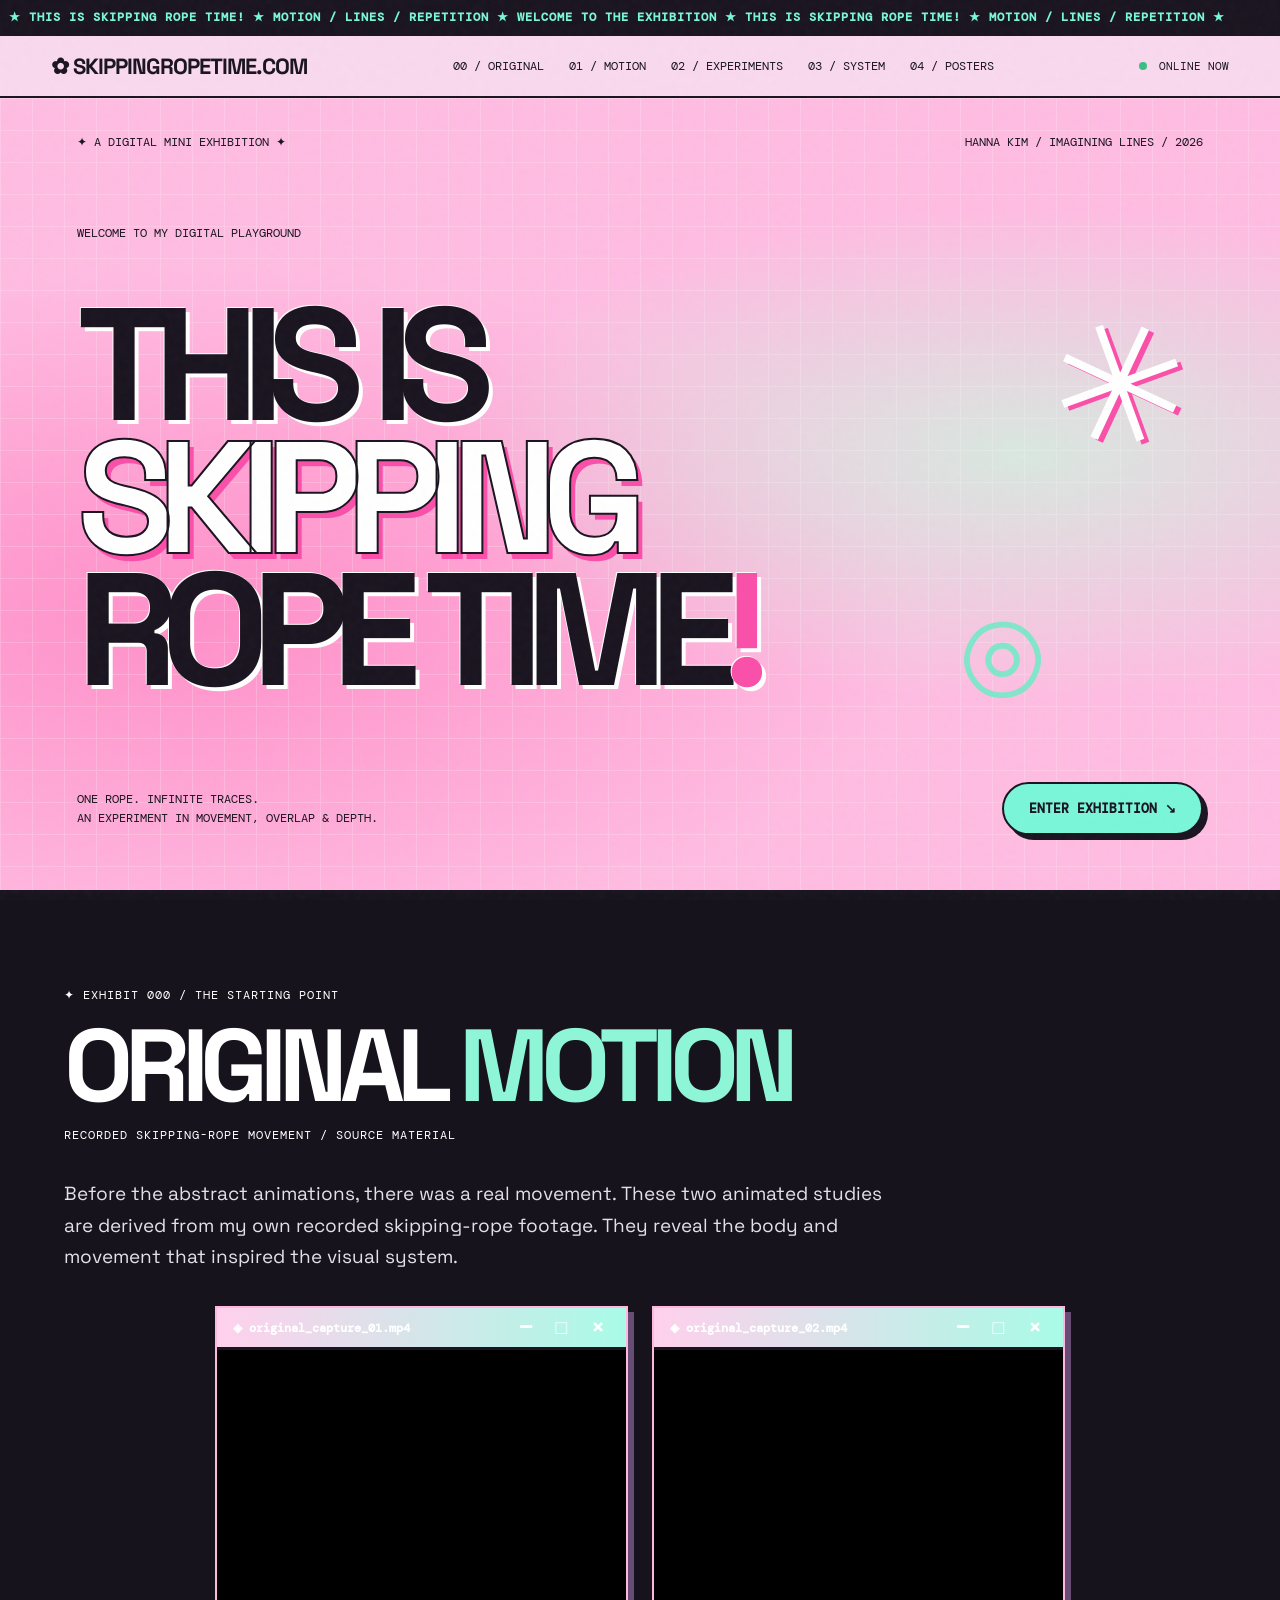
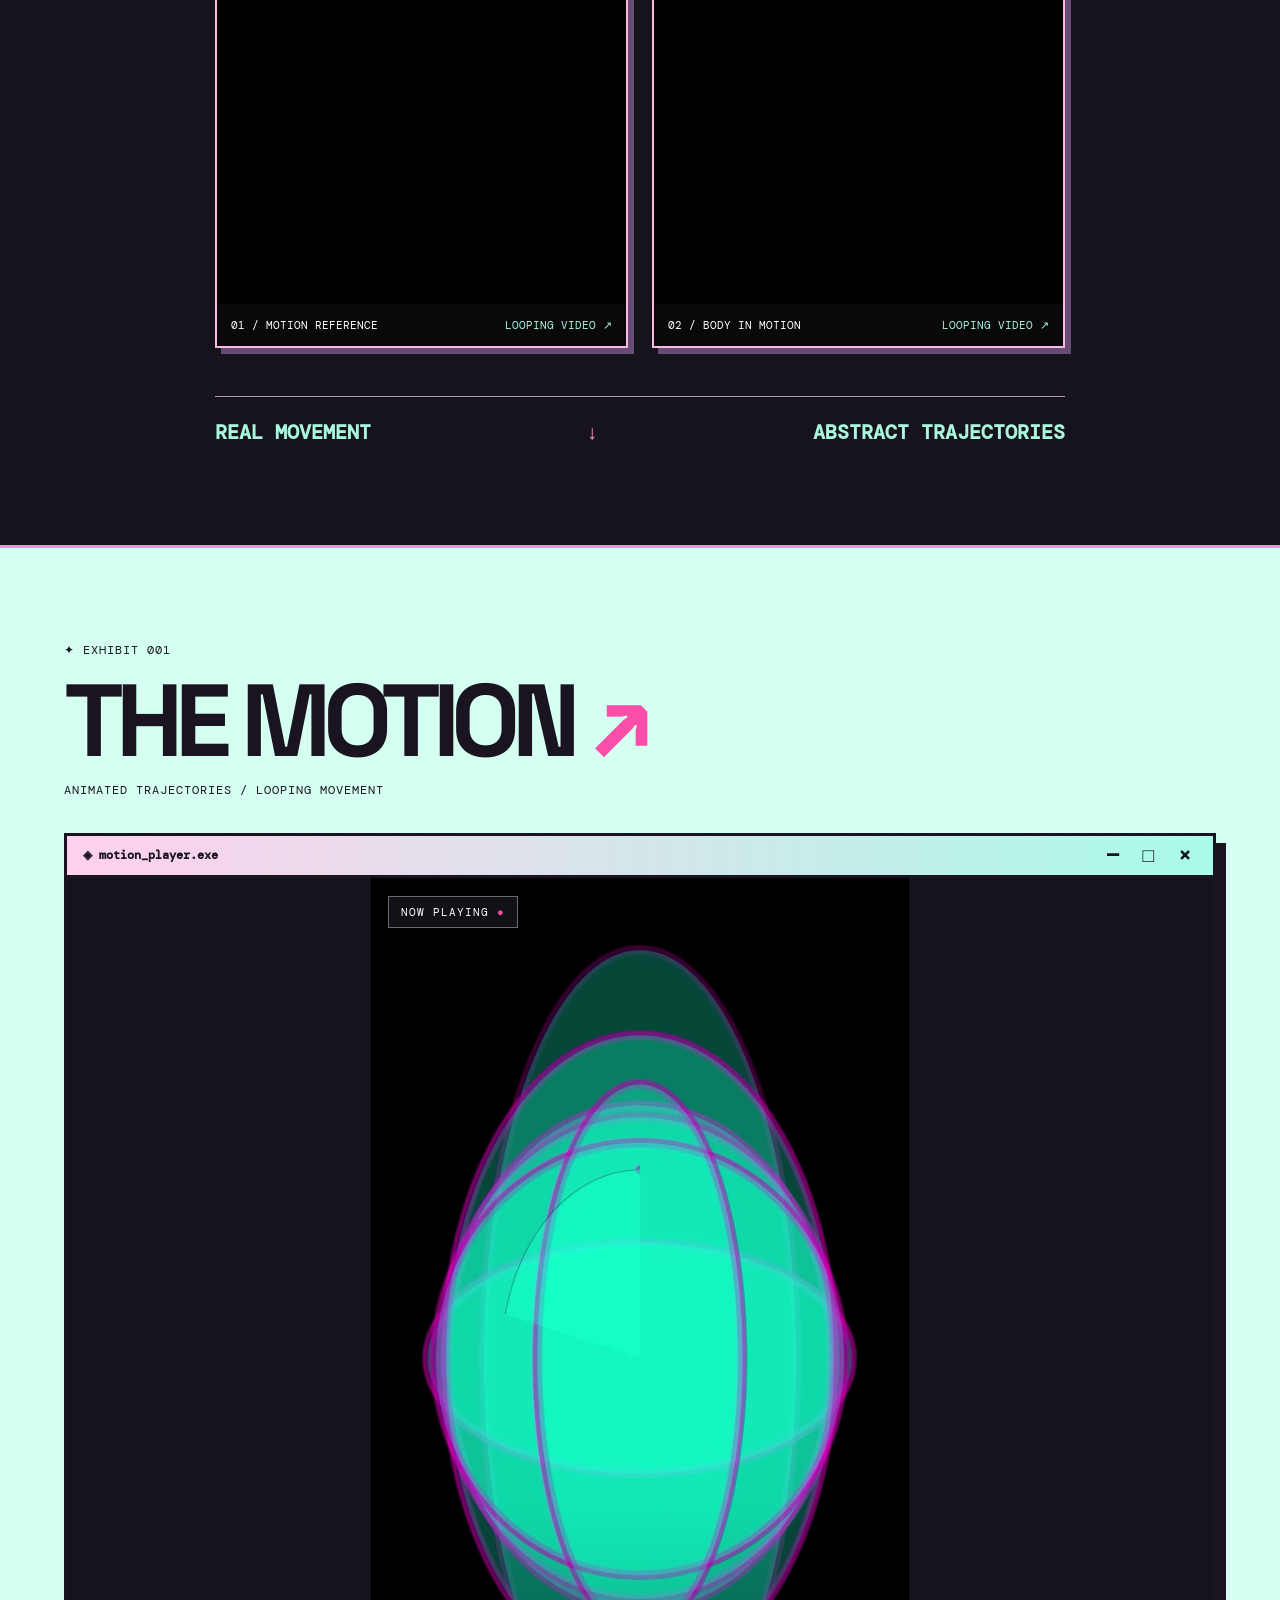
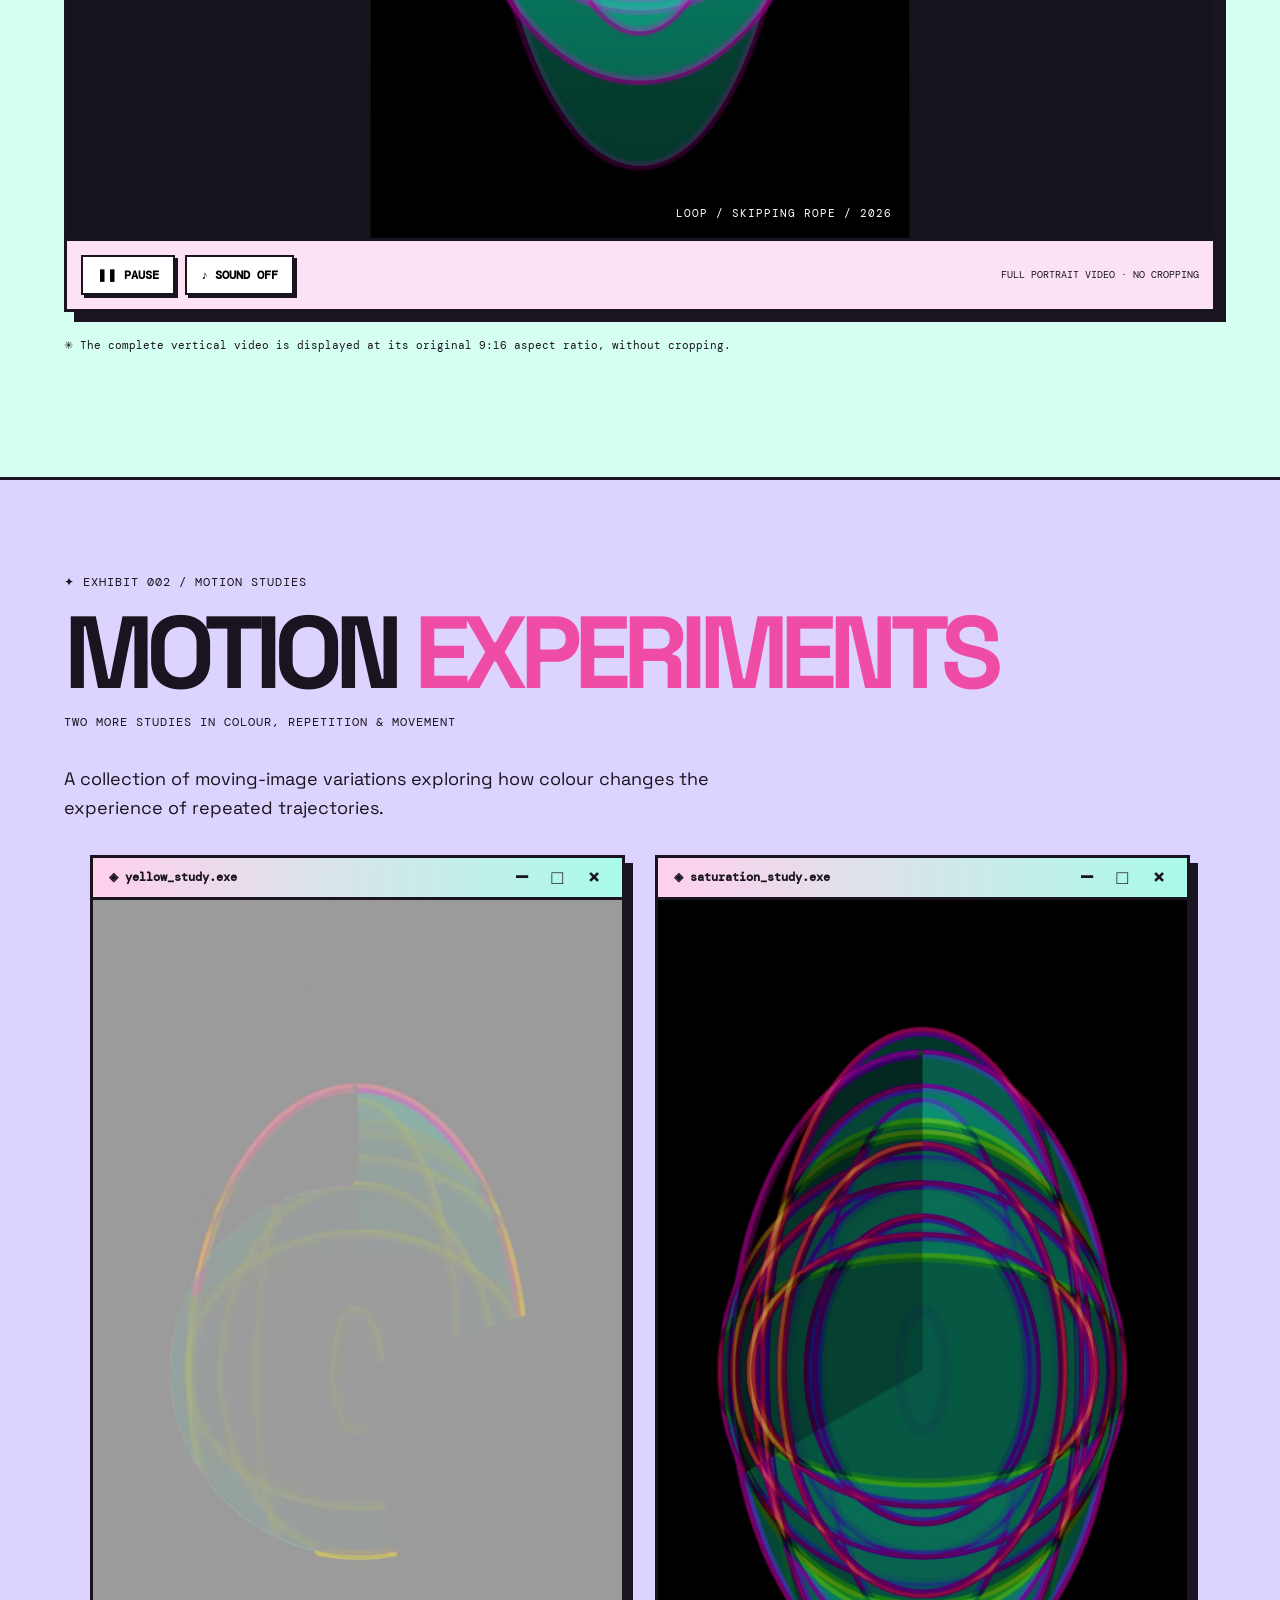
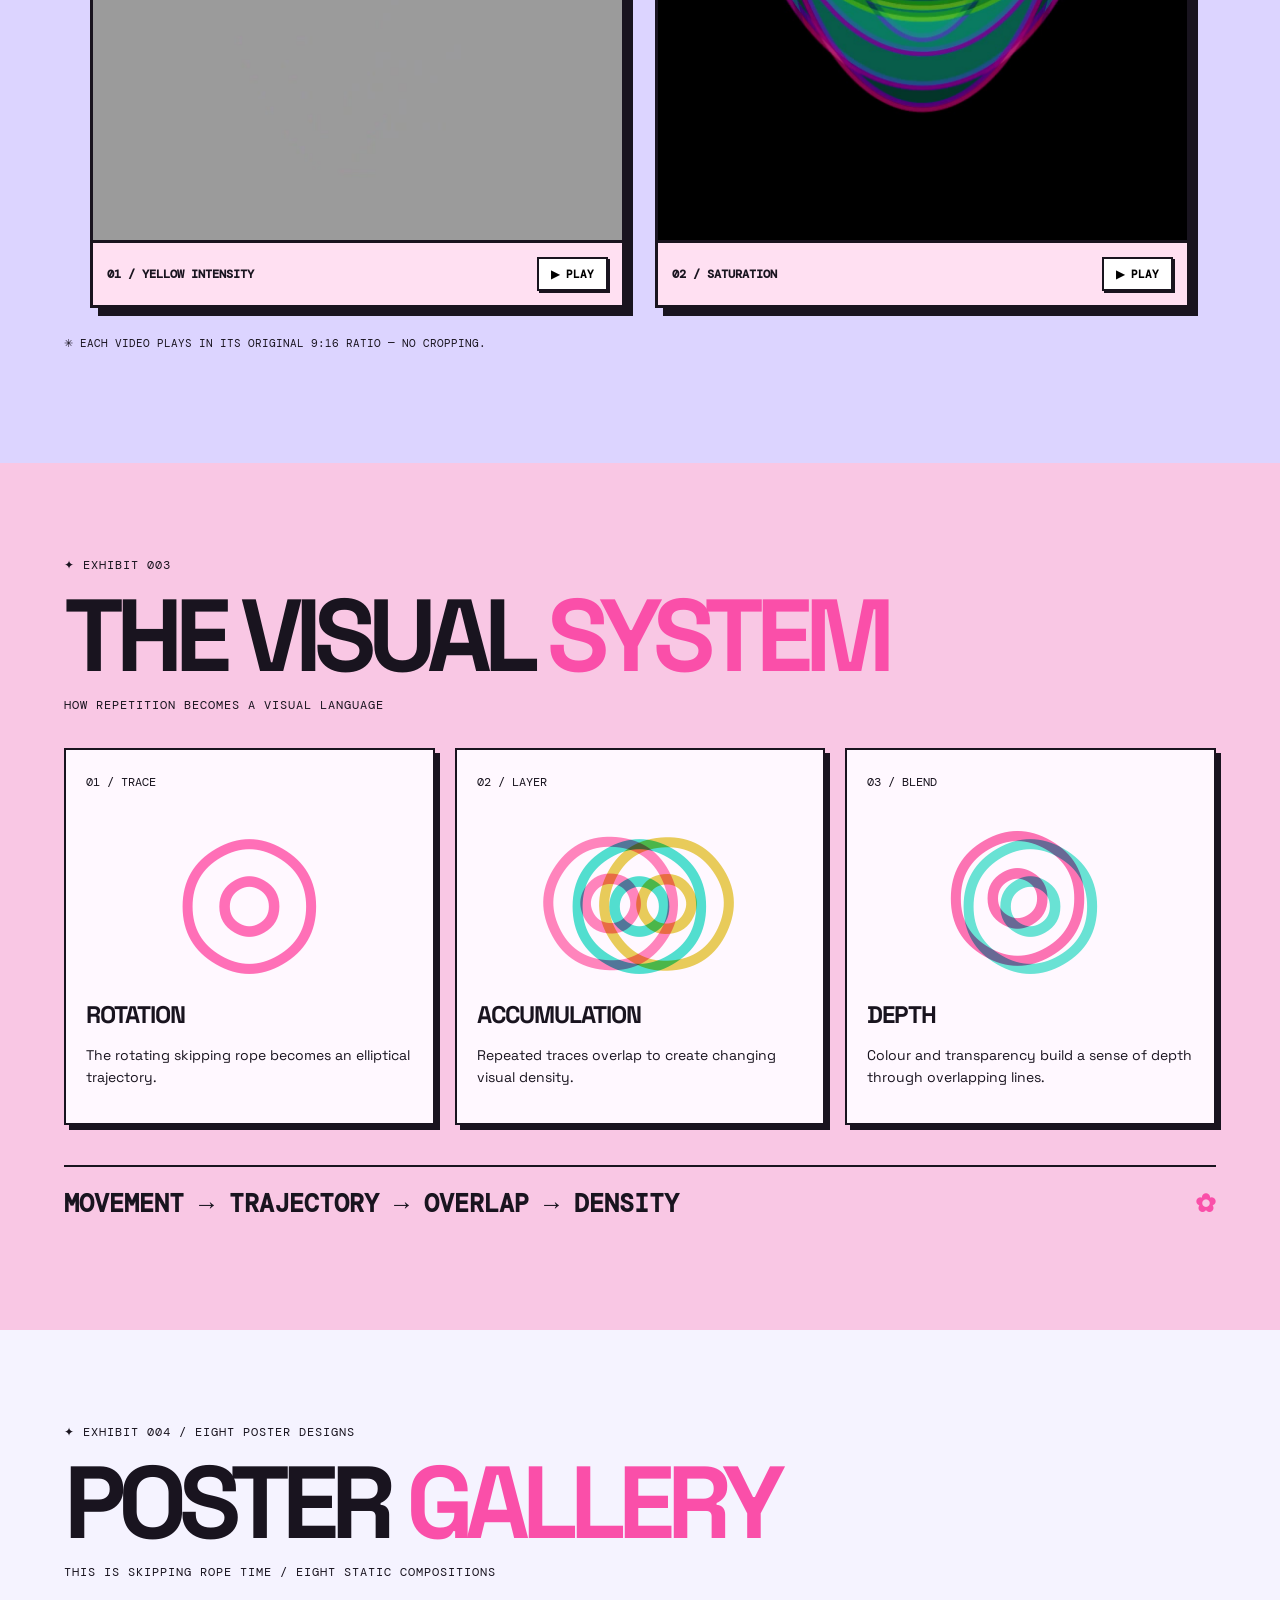
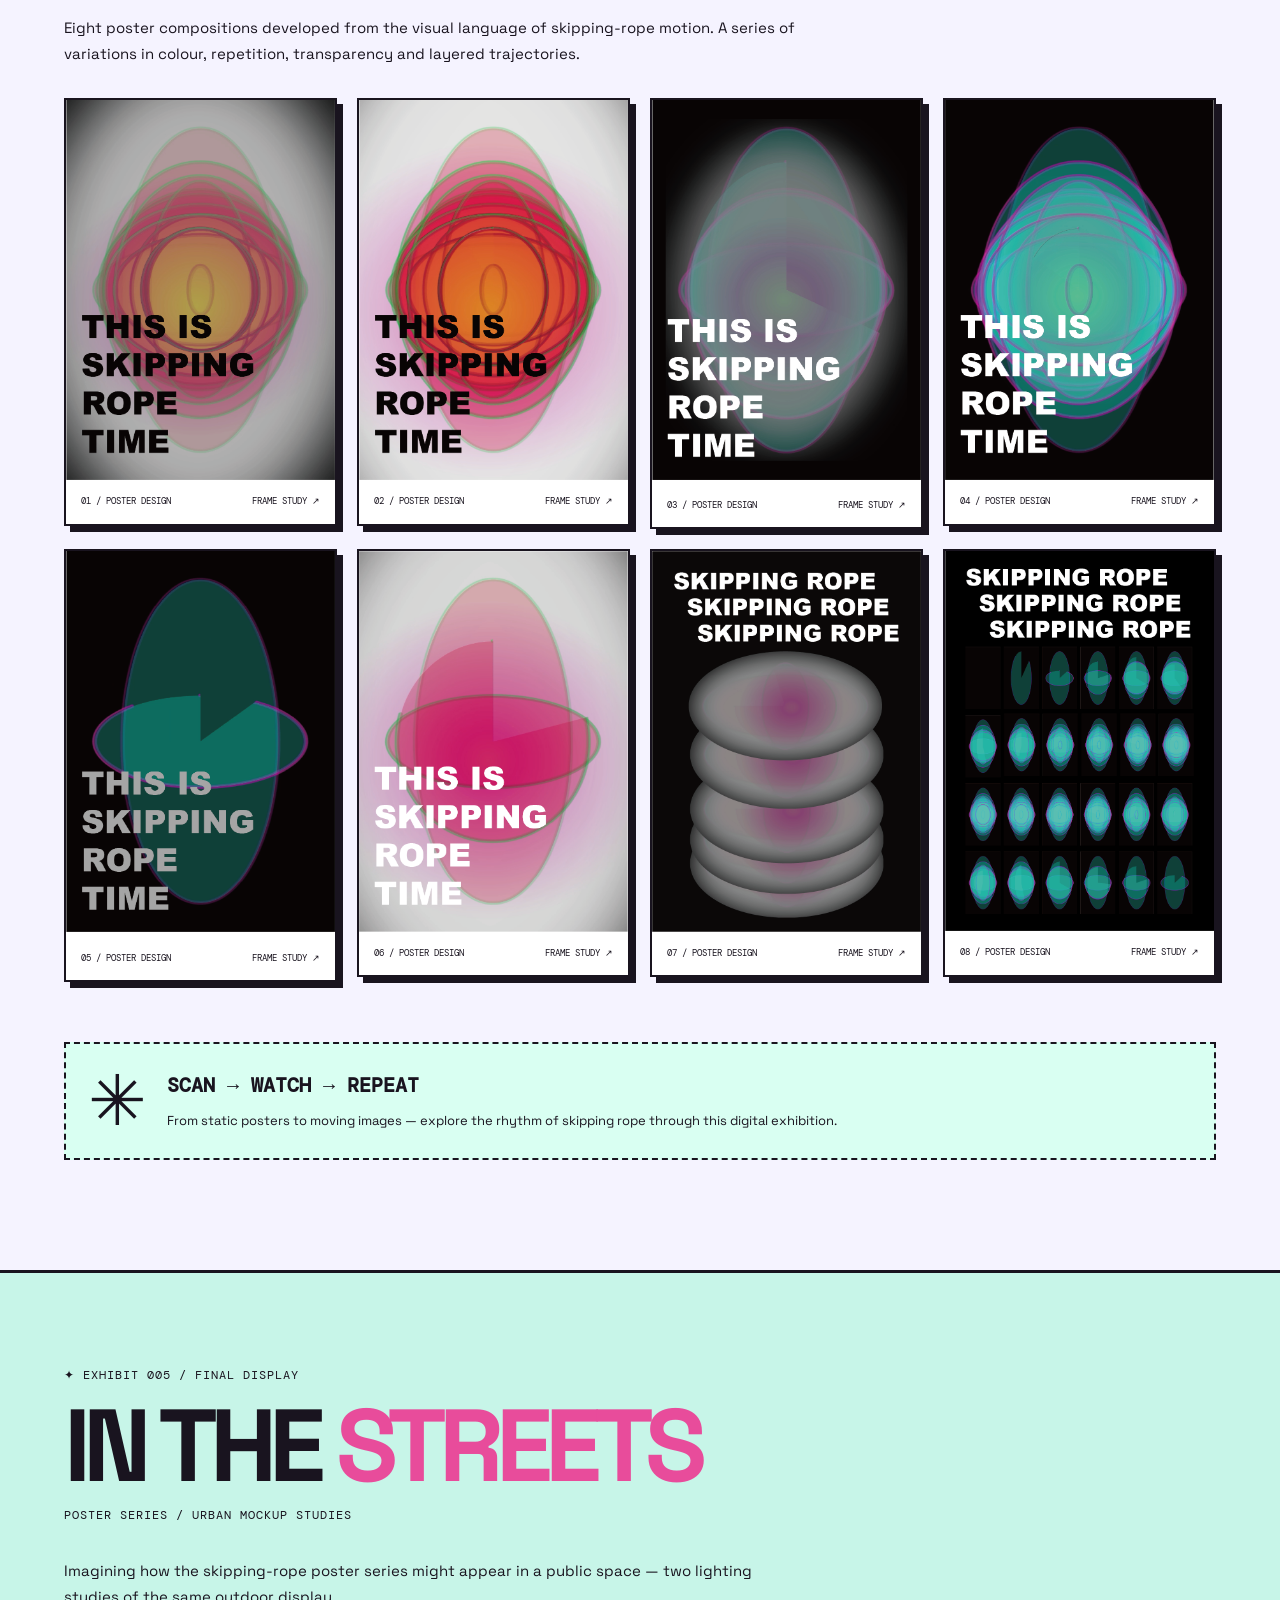
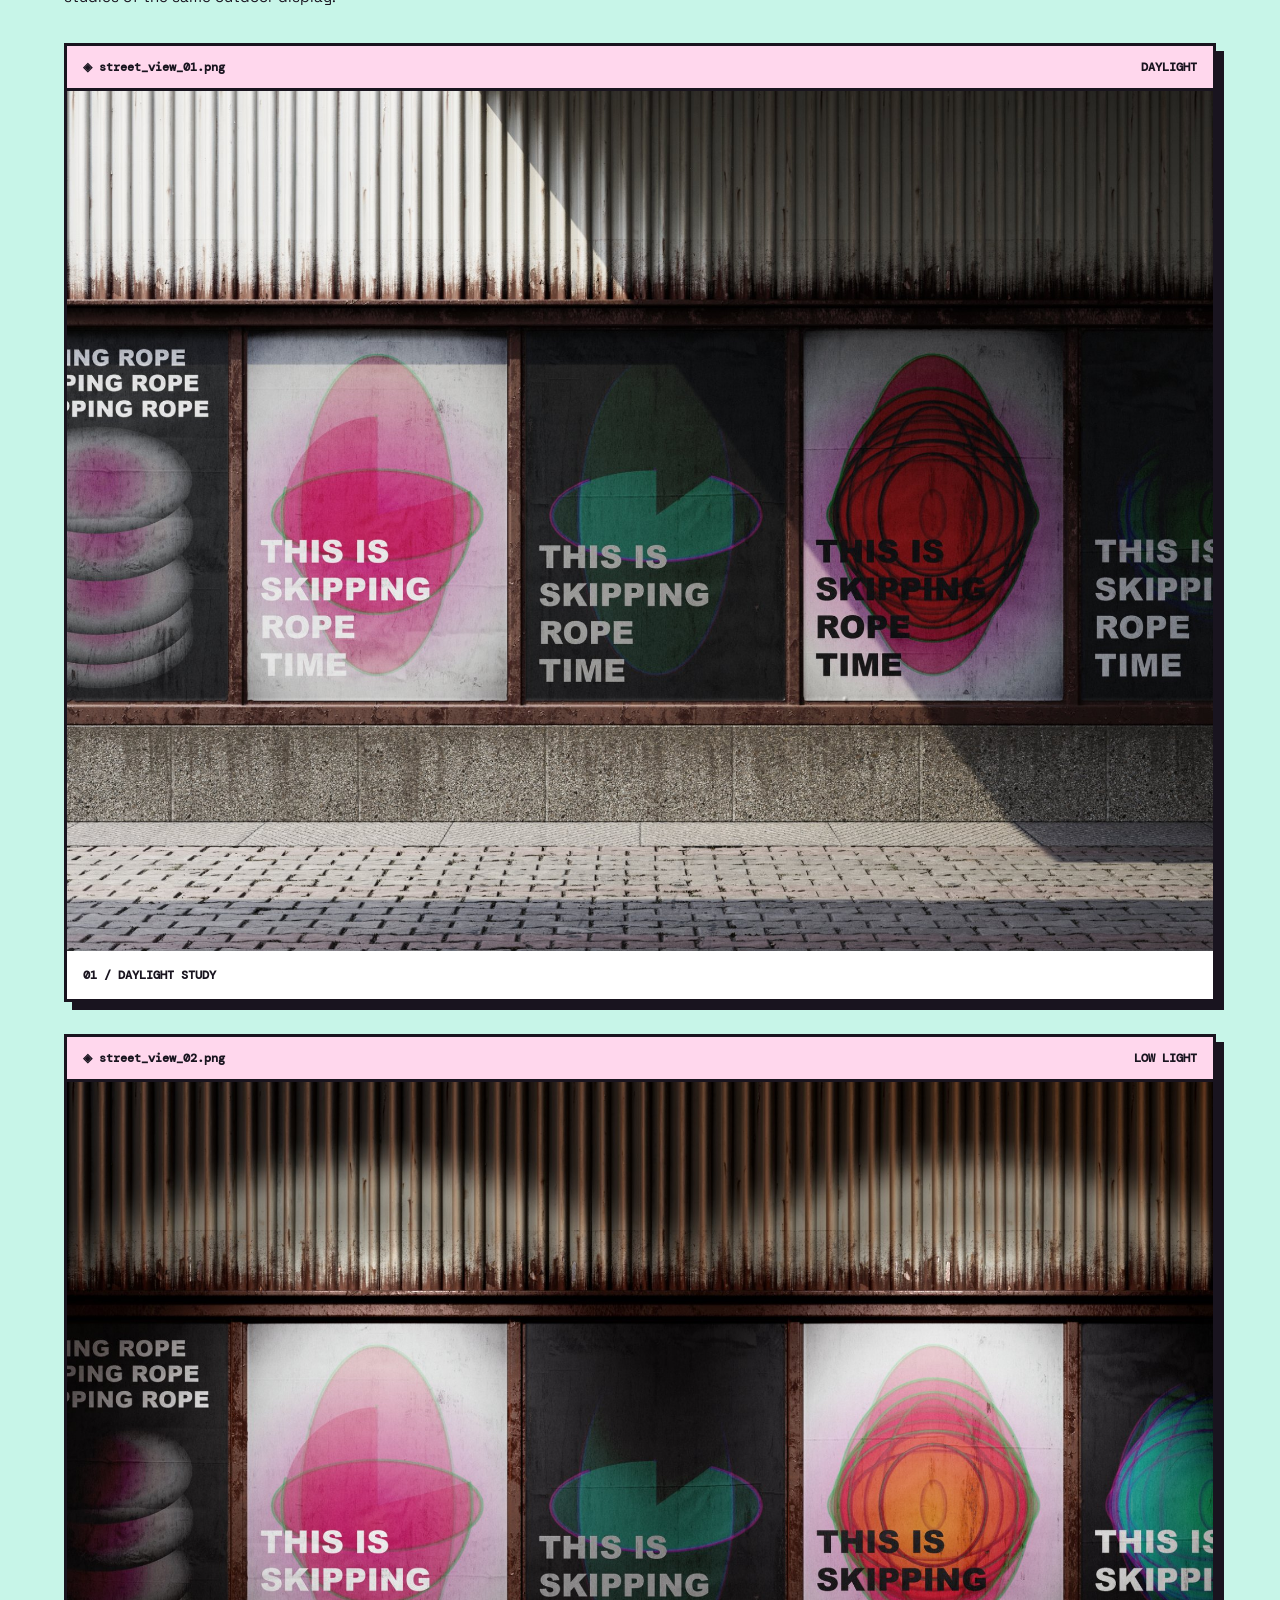
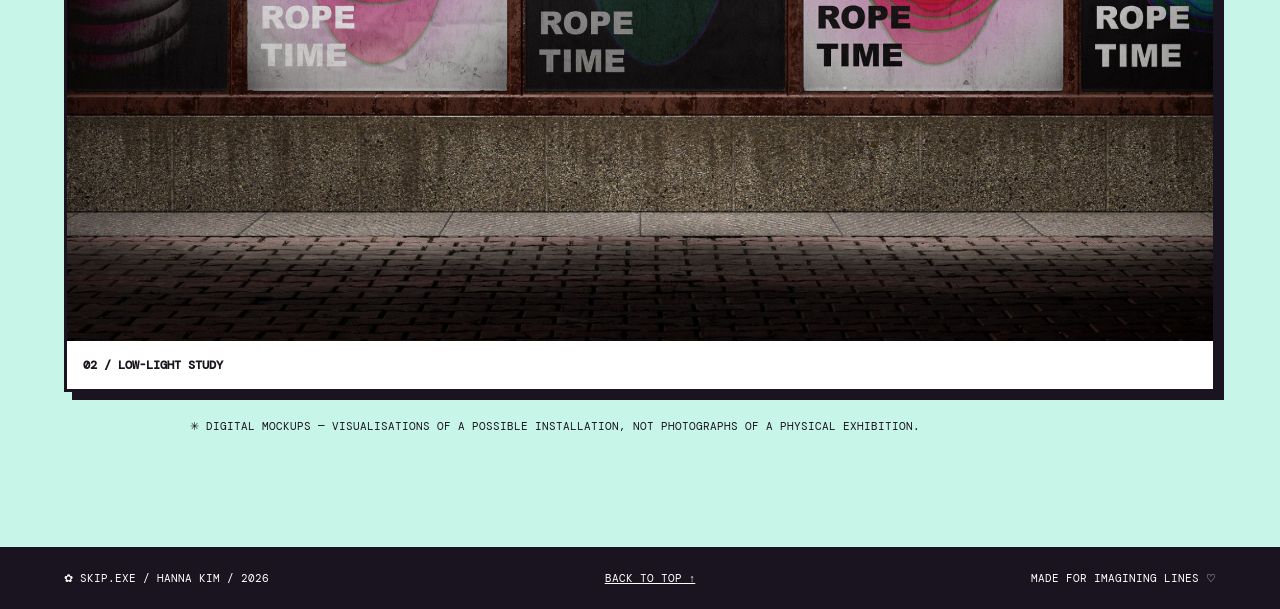
==== commit f05342a3: "Update index.html" ====
--- a/index.html
+++ b/index.html
@@ -14,5 +14,5 @@
 <section class="exhibit" id="motion"><div class="section-head"><span>✦ EXHIBIT 001</span><h2>THE MOTION <span>↗</span></h2><p>ANIMATED TRAJECTORIES / LOOPING MOVEMENT</p></div><div class="window"><div class="windowbar"><span class="windowtitle">◈ motion_player.exe</span><span class="windowcontrols">— □ ×</span></div><div class="video-stage"><video id="art-video" autoplay muted loop playsinline preload="metadata" poster="assets/motion-still.jpg"><source src="assets/skipping-rope-motion.mp4" type="video/mp4">Your browser does not support video.</video><div class="video-grain" aria-hidden="true"></div><div class="stage-stamp">NOW PLAYING <span class="blink">●</span></div><div class="stage-bottom">LOOP / SKIPPING ROPE / 2026</div></div><div class="playerbar"><button id="play-toggle" type="button">❚❚ PAUSE</button><button id="sound-toggle" type="button">♪ SOUND OFF</button><span class="playerhint">FULL PORTRAIT VIDEO · NO CROPPING</span></div></div><p class="note">✳ The complete vertical video is displayed at its original 9:16 aspect ratio, without cropping.</p></section>
 <section class="experiments" id="experiments"><div class="section-head"><span>✦ EXHIBIT 002 / MOTION STUDIES</span><h2>MOTION <span>EXPERIMENTS</span></h2><p>TWO MORE STUDIES IN COLOUR, REPETITION & MOVEMENT</p></div><p class="experiments-intro">A collection of moving-image variations exploring how colour changes the experience of repeated trajectories.</p><div class="experiment-grid"><article class="experiment-window"><div class="windowbar"><span class="windowtitle">◈ yellow_study.exe</span><span class="windowcontrols">— □ ×</span></div><div class="experiment-video"><video autoplay muted loop playsinline preload="metadata" poster="assets/experiment-yellow.jpg" aria-label="Yellow intensity motion study"><source src="assets/experiment-yellow.mp4" type="video/mp4"></video></div><div class="experiment-caption"><span>01 / YELLOW INTENSITY</span><button class="experiment-toggle" type="button" aria-label="Pause yellow study">❚❚ PAUSE</button></div></article><article class="experiment-window"><div class="windowbar"><span class="windowtitle">◈ saturation_study.exe</span><span class="windowcontrols">— □ ×</span></div><div class="experiment-video"><video autoplay muted loop playsinline preload="metadata" poster="assets/experiment-saturation.jpg" aria-label="Saturation motion study"><source src="assets/experiment-saturation.mp4" type="video/mp4"></video></div><div class="experiment-caption"><span>02 / SATURATION</span><button class="experiment-toggle" type="button" aria-label="Pause saturation study">❚❚ PAUSE</button></div></article></div><div class="experiment-footnote">✳ EACH VIDEO PLAYS IN ITS ORIGINAL 9:16 RATIO — NO CROPPING.</div></section>
 <section class="system" id="process"><div class="section-head"><span>✦ EXHIBIT 003</span><h2>THE VISUAL <span>SYSTEM</span></h2><p>HOW REPETITION BECOMES A VISUAL LANGUAGE</p></div><div class="system-grid"><article class="system-card"><span class="step">01 / TRACE</span><div class="diagram diagram1"><span>◎</span></div><h3>ROTATION</h3><p>The rotating skipping rope becomes an elliptical trajectory.</p></article><article class="system-card"><span class="step">02 / LAYER</span><div class="diagram diagram2"><span>◎</span><span>◎</span><span>◎</span></div><h3>ACCUMULATION</h3><p>Repeated traces overlap to create changing visual density.</p></article><article class="system-card"><span class="step">03 / BLEND</span><div class="diagram diagram3"><span>◎</span><span>◎</span></div><h3>DEPTH</h3><p>Colour and transparency build a sense of depth through overlapping lines.</p></article></div><div class="system-footer">MOVEMENT → TRAJECTORY → OVERLAP → DENSITY <span>✿</span></div></section>
-<section class="posters" id="posters"><div class="section-head"><span>✦ EXHIBIT 004 / EIGHT POSTER DESIGNS</span><h2>POSTER <span>GALLERY</span></h2><p>THIS IS SKIPPING ROPE TIME / EIGHT STATIC COMPOSITIONS</p></div><p class="poster-intro">Eight poster compositions developed from the visual language of skipping-rope motion. A series of variations in colour, repetition, transparency and layered trajectories.</p><div class="poster-grid"><figure class="poster poster-design"><img src="assets/poster-original-01.png" alt="Skipping Rope Time poster design 1 of 8" loading="lazy"><figcaption><span>01 / POSTER DESIGN</span><span>FRAME STUDY ↗</span></figcaption></figure><figure class="poster poster-design"><img src="assets/poster-original-02.png" alt="Skipping Rope Time poster design 2 of 8" loading="lazy"><figcaption><span>02 / POSTER DESIGN</span><span>FRAME STUDY ↗</span></figcaption></figure><figure class="poster poster-design"><img src="assets/poster-original-03.png" alt="Skipping Rope Time poster design 3 of 8" loading="lazy"><figcaption><span>03 / POSTER DESIGN</span><span>FRAME STUDY ↗</span></figcaption></figure><figure class="poster poster-design"><img src="assets/poster-original-04.png" alt="Skipping Rope Time poster design 4 of 8" loading="lazy"><figcaption><span>04 / POSTER DESIGN</span><span>FRAME STUDY ↗</span></figcaption></figure><figure class="poster poster-design"><img src="assets/poster-original-05.png" alt="Skipping Rope Time poster design 5 of 8" loading="lazy"><figcaption><span>05 / POSTER DESIGN</span><span>FRAME STUDY ↗</span></figcaption></figure><figure class="poster poster-design"><img src="assets/poster-original-06.png" alt="Skipping Rope Time poster design 6 of 8" loading="lazy"><figcaption><span>06 / POSTER DESIGN</span><span>FRAME STUDY ↗</span></figcaption></figure><figure class="poster poster-design"><img src="assets/poster-original-07.png" alt="Skipping Rope Time poster design 7 of 8" loading="lazy"><figcaption><span>07 / POSTER DESIGN</span><span>FRAME STUDY ↗</span></figcaption></figure><figure class="poster poster-design"><img src="assets/poster-original-08.png" alt="Skipping Rope Time poster design 8 of 8" loading="lazy"><figcaption><span>08 / POSTER DESIGN</span><span>FRAME STUDY ↗</span></figcaption></figure></div><div class="qr-note"><div class="qr-icon" aria-hidden="true">▦</div><div><strong>SCAN → WATCH → REPEAT</strong><p>Once this exhibition is published online, you can generate a QR code linking your posters to this page.</p></div></div></section><section class="installations" id="installations"><div class="section-head"><span>✦ EXHIBIT 005 / FINAL DISPLAY</span><h2>IN THE <span>STREETS</span></h2><p>POSTER SERIES / URBAN MOCKUP STUDIES</p></div><p class="installation-intro">Imagining how the skipping-rope poster series might appear in a public space — two lighting studies of the same outdoor display.</p><div class="installation-grid"><figure class="installation-card"><div class="installation-label">◈ street_view_01.png <span>DAYLIGHT</span></div><img src="assets/poster-installation-01.jpg" alt="Skipping Rope poster series shown in a bright daylight urban wall mockup" loading="lazy"><figcaption>01 / DAYLIGHT STUDY</figcaption></figure><figure class="installation-card"><div class="installation-label">◈ street_view_02.png <span>LOW LIGHT</span></div><img src="assets/poster-installation-02.jpg" alt="Skipping Rope poster series shown in a darker urban wall mockup" loading="lazy"><figcaption>02 / LOW-LIGHT STUDY</figcaption></figure></div><p class="installation-note">✳ DIGITAL MOCKUPS — VISUALISATIONS OF A POSSIBLE INSTALLATION, NOT PHOTOGRAPHS OF A PHYSICAL EXHIBITION.</p></section></main>
+<section class="posters" id="posters"><div class="section-head"><span>✦ EXHIBIT 004 / EIGHT POSTER DESIGNS</span><h2>POSTER <span>GALLERY</span></h2><p>THIS IS SKIPPING ROPE TIME / EIGHT STATIC COMPOSITIONS</p></div><p class="poster-intro">Eight poster compositions developed from the visual language of skipping-rope motion. A series of variations in colour, repetition, transparency and layered trajectories.</p><div class="poster-grid"><figure class="poster poster-design"><img src="assets/poster-original-01.png" alt="Skipping Rope Time poster design 1 of 8" loading="lazy"><figcaption><span>01 / POSTER DESIGN</span><span>FRAME STUDY ↗</span></figcaption></figure><figure class="poster poster-design"><img src="assets/poster-original-02.png" alt="Skipping Rope Time poster design 2 of 8" loading="lazy"><figcaption><span>02 / POSTER DESIGN</span><span>FRAME STUDY ↗</span></figcaption></figure><figure class="poster poster-design"><img src="assets/poster-original-03.png" alt="Skipping Rope Time poster design 3 of 8" loading="lazy"><figcaption><span>03 / POSTER DESIGN</span><span>FRAME STUDY ↗</span></figcaption></figure><figure class="poster poster-design"><img src="assets/poster-original-04.png" alt="Skipping Rope Time poster design 4 of 8" loading="lazy"><figcaption><span>04 / POSTER DESIGN</span><span>FRAME STUDY ↗</span></figcaption></figure><figure class="poster poster-design"><img src="assets/poster-original-05.png" alt="Skipping Rope Time poster design 5 of 8" loading="lazy"><figcaption><span>05 / POSTER DESIGN</span><span>FRAME STUDY ↗</span></figcaption></figure><figure class="poster poster-design"><img src="assets/poster-original-06.png" alt="Skipping Rope Time poster design 6 of 8" loading="lazy"><figcaption><span>06 / POSTER DESIGN</span><span>FRAME STUDY ↗</span></figcaption></figure><figure class="poster poster-design"><img src="assets/poster-original-07.png" alt="Skipping Rope Time poster design 7 of 8" loading="lazy"><figcaption><span>07 / POSTER DESIGN</span><span>FRAME STUDY ↗</span></figcaption></figure><figure class="poster poster-design"><img src="assets/poster-original-08.png" alt="Skipping Rope Time poster design 8 of 8" loading="lazy"><figcaption><span>08 / POSTER DESIGN</span><span>FRAME STUDY ↗</span></figcaption></figure></div><div class="qr-note"><div class="qr-icon" aria-hidden="true">✳</div><div><strong>SCAN → WATCH → REPEAT</strong><p>From static posters to moving images — explore the rhythm of skipping rope through this digital exhibition.</p></div></div></section><section class="installations" id="installations"><div class="section-head"><span>✦ EXHIBIT 005 / FINAL DISPLAY</span><h2>IN THE <span>STREETS</span></h2><p>POSTER SERIES / URBAN MOCKUP STUDIES</p></div><p class="installation-intro">Imagining how the skipping-rope poster series might appear in a public space — two lighting studies of the same outdoor display.</p><div class="installation-grid"><figure class="installation-card"><div class="installation-label">◈ street_view_01.png <span>DAYLIGHT</span></div><img src="assets/poster-installation-01.jpg" alt="Skipping Rope poster series shown in a bright daylight urban wall mockup" loading="lazy"><figcaption>01 / DAYLIGHT STUDY</figcaption></figure><figure class="installation-card"><div class="installation-label">◈ street_view_02.png <span>LOW LIGHT</span></div><img src="assets/poster-installation-02.jpg" alt="Skipping Rope poster series shown in a darker urban wall mockup" loading="lazy"><figcaption>02 / LOW-LIGHT STUDY</figcaption></figure></div><p class="installation-note">✳ DIGITAL MOCKUPS — VISUALISATIONS OF A POSSIBLE INSTALLATION, NOT PHOTOGRAPHS OF A PHYSICAL EXHIBITION.</p></section></main>
 <footer><span>✿ SKIP.EXE / HANNA KIM / 2026</span><a href="#home">BACK TO TOP ↑</a><span>MADE FOR IMAGINING LINES ♡</span></footer><script src="script.js"></script></body></html>
